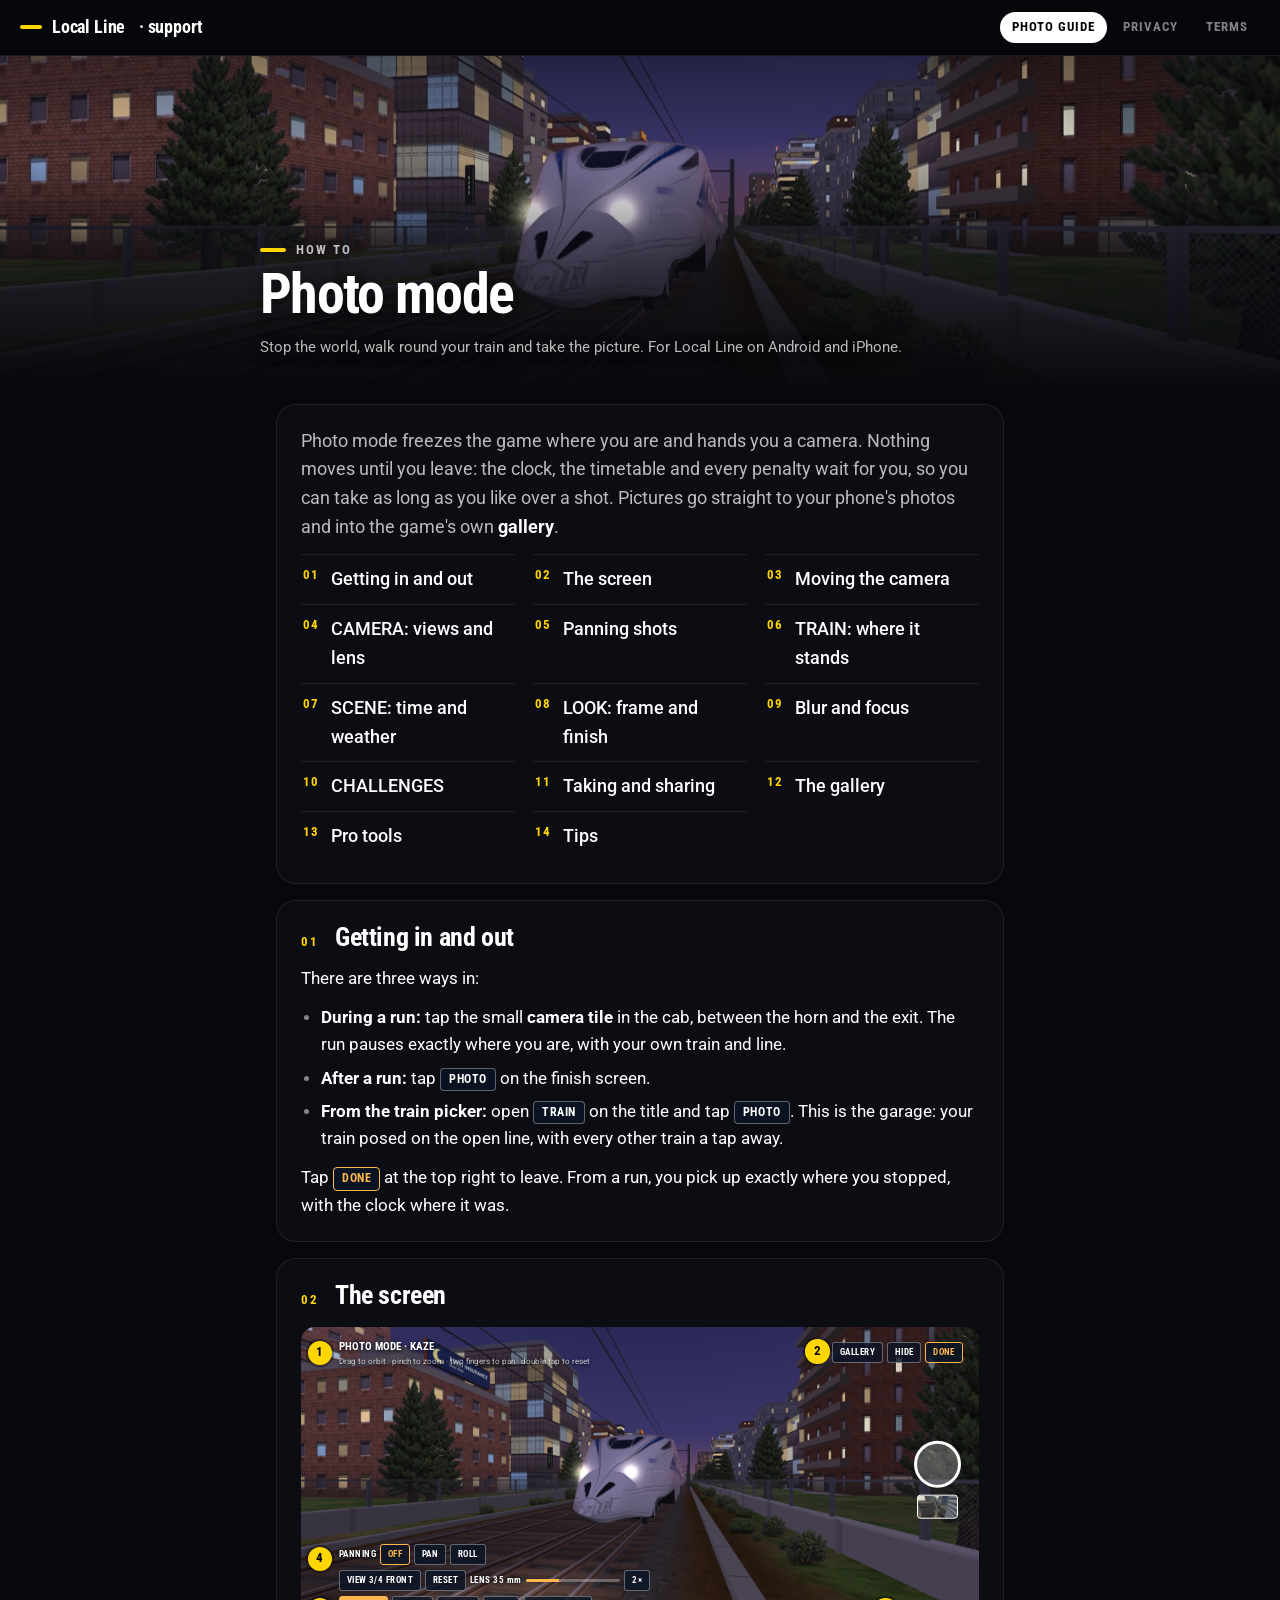
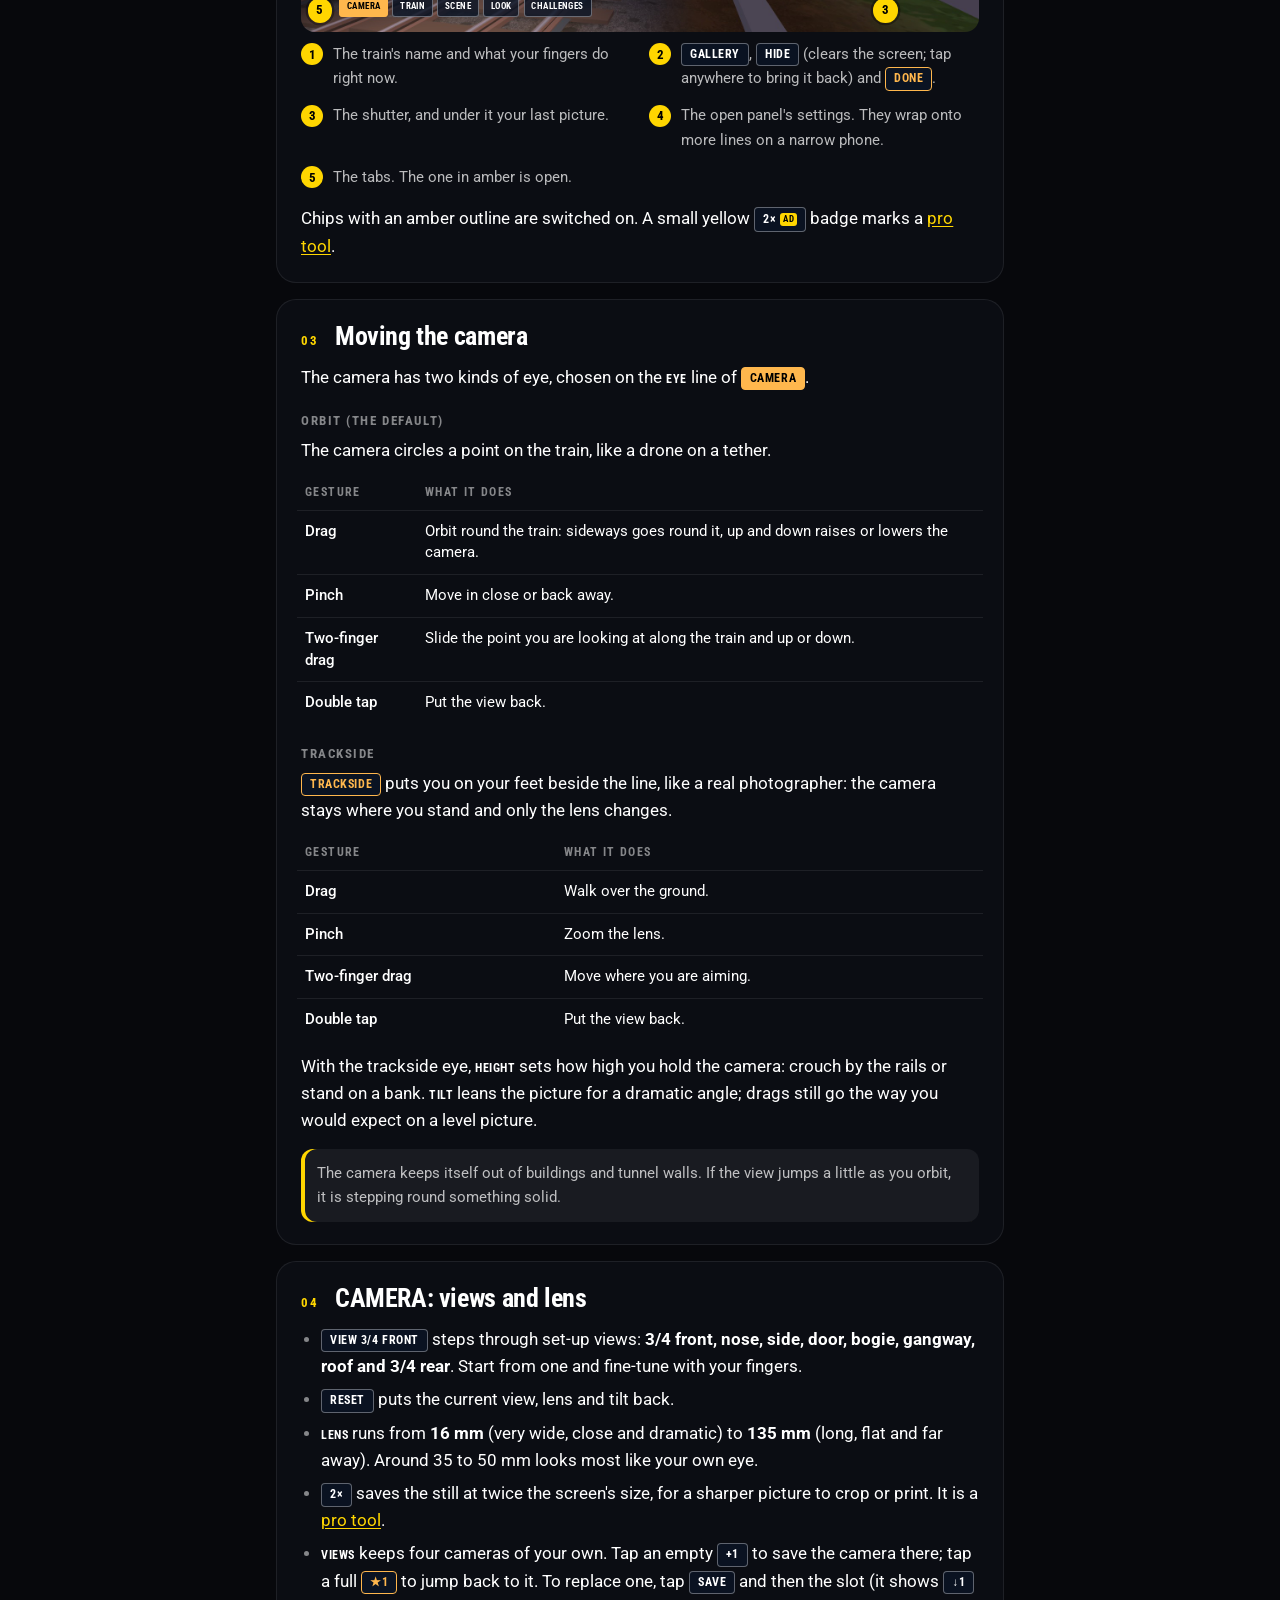
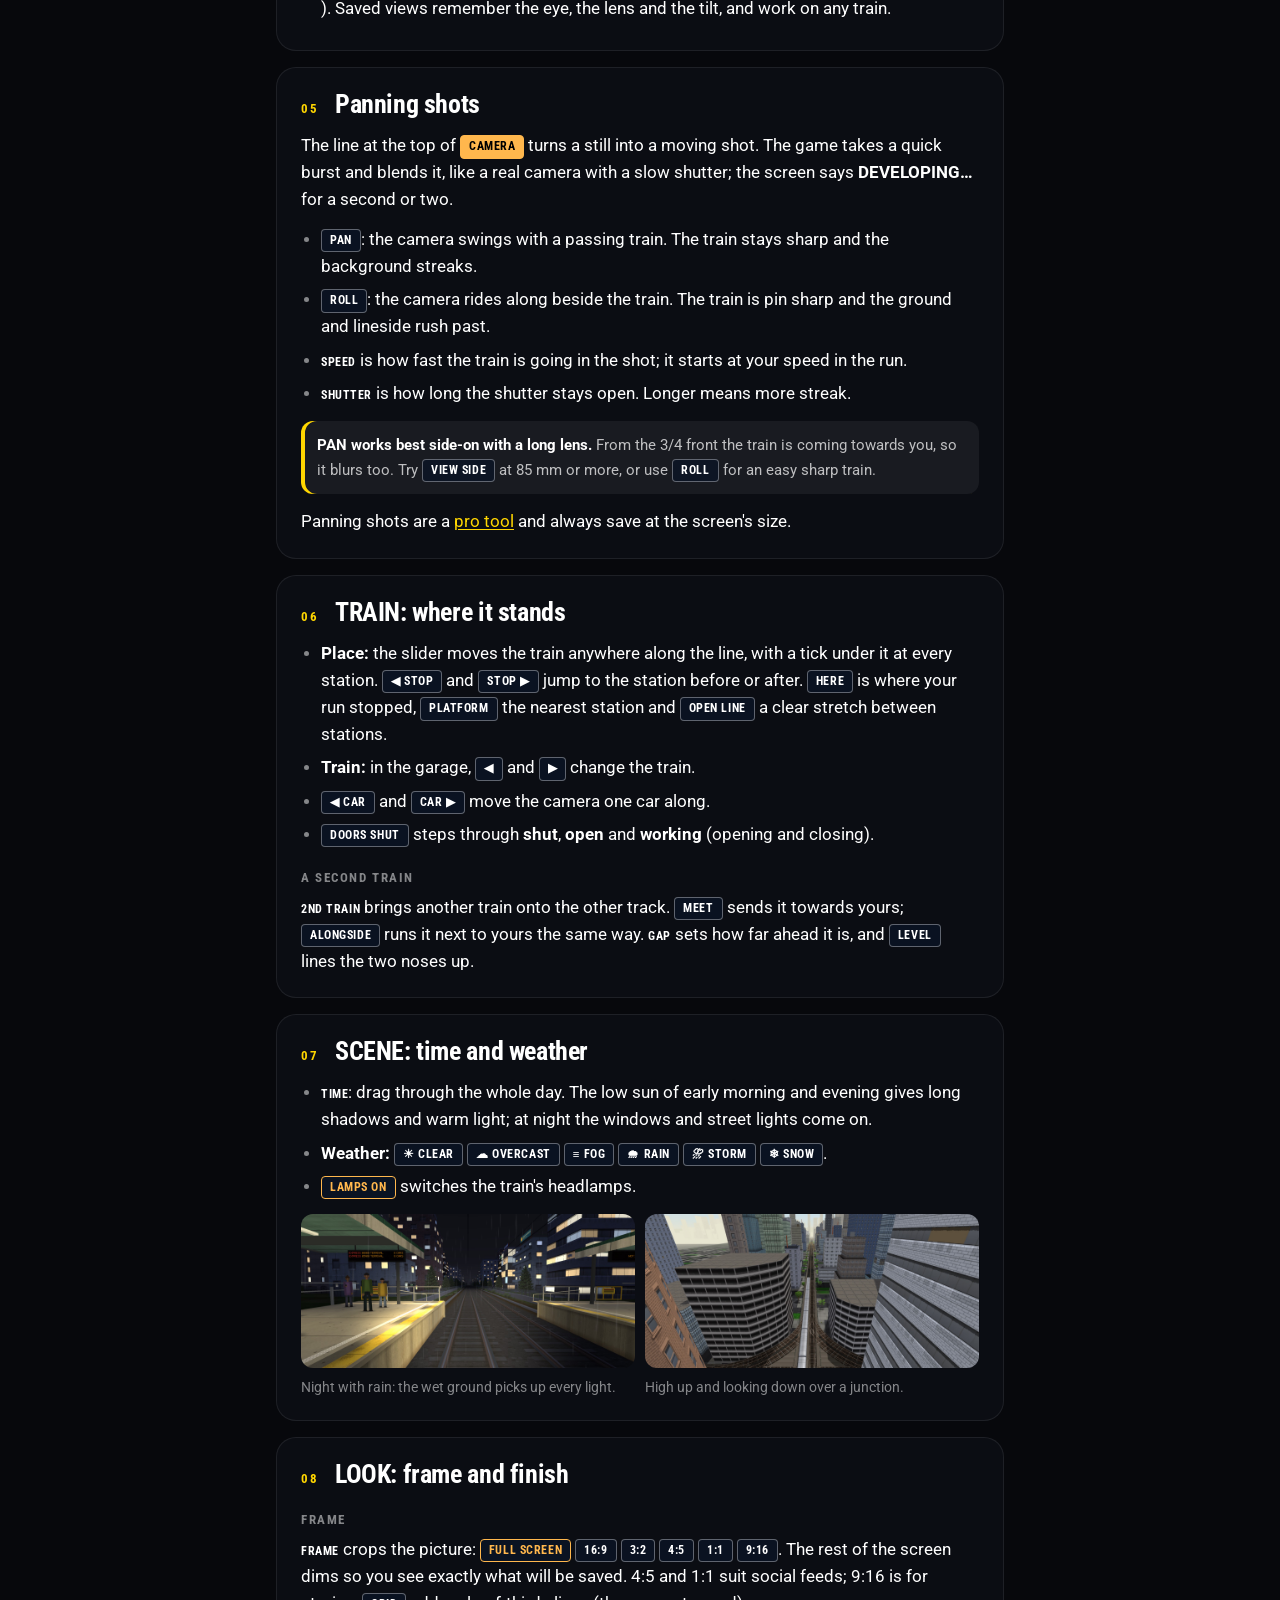
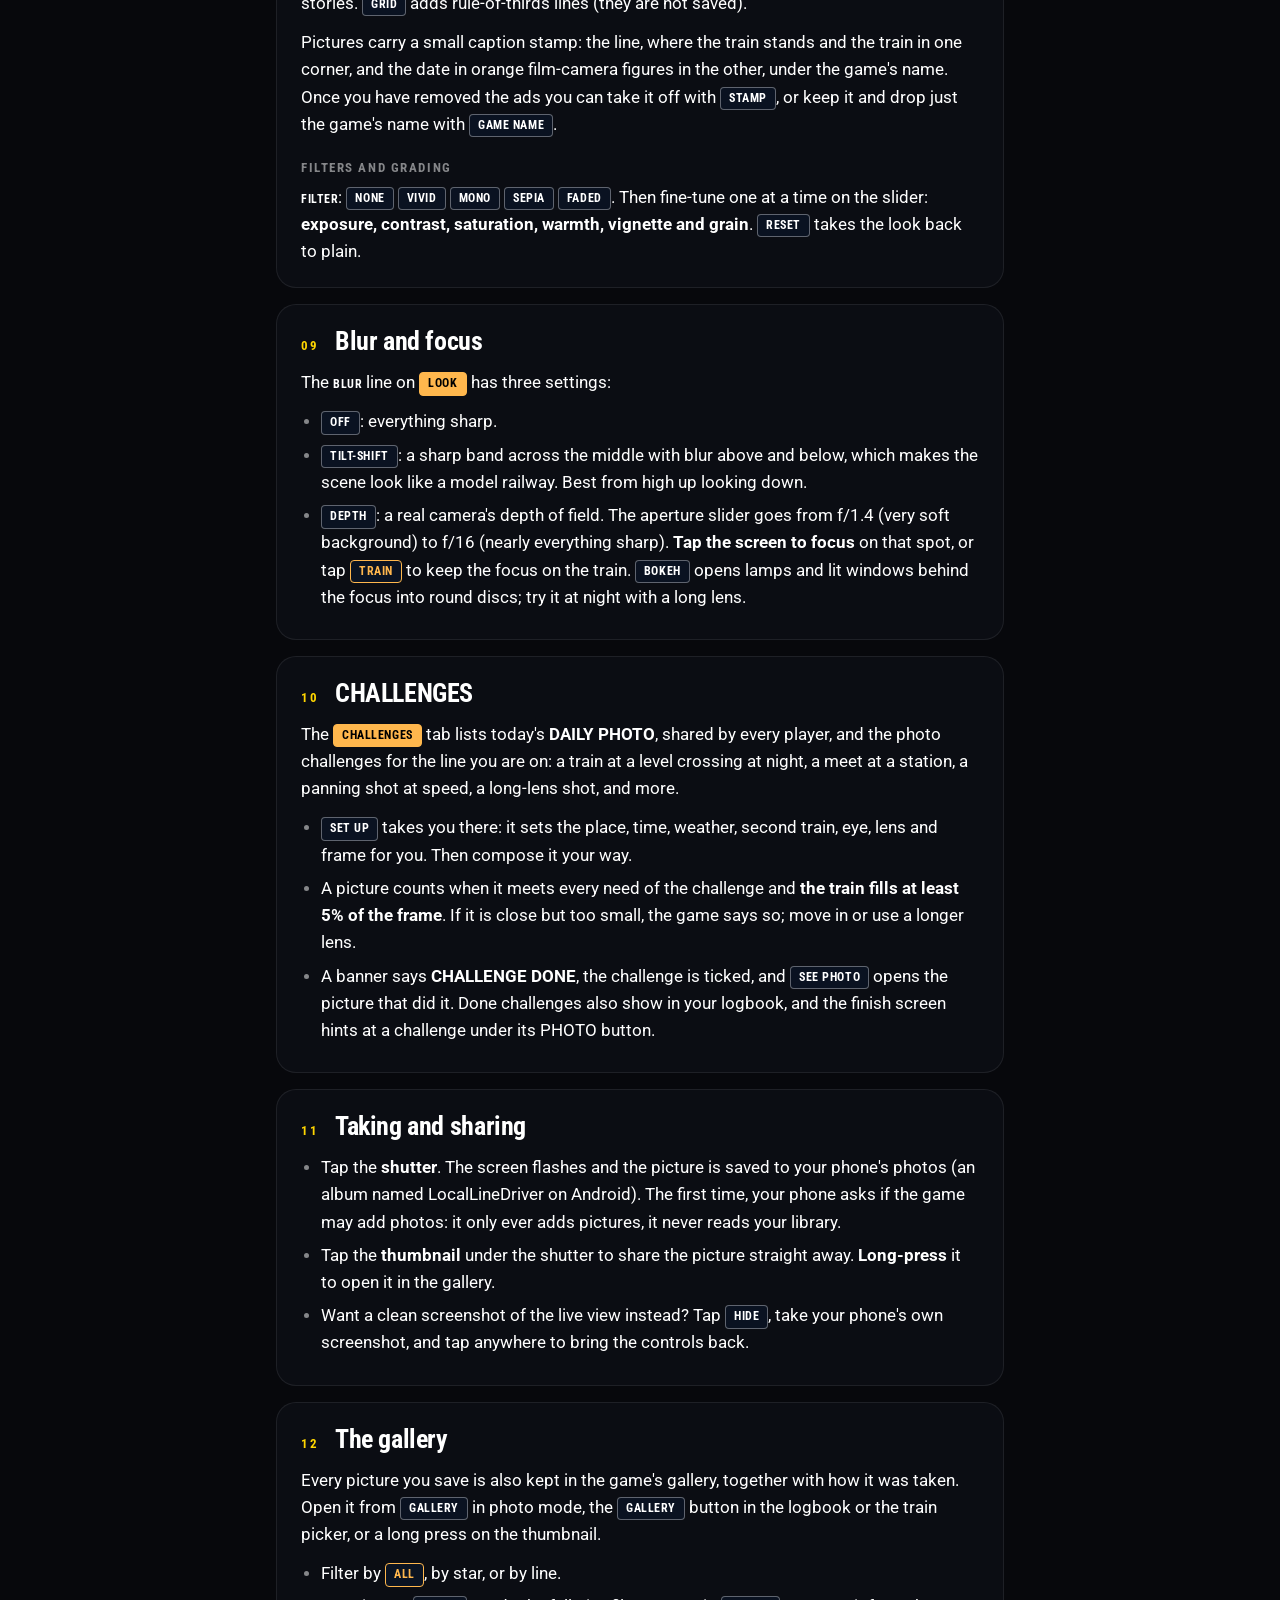
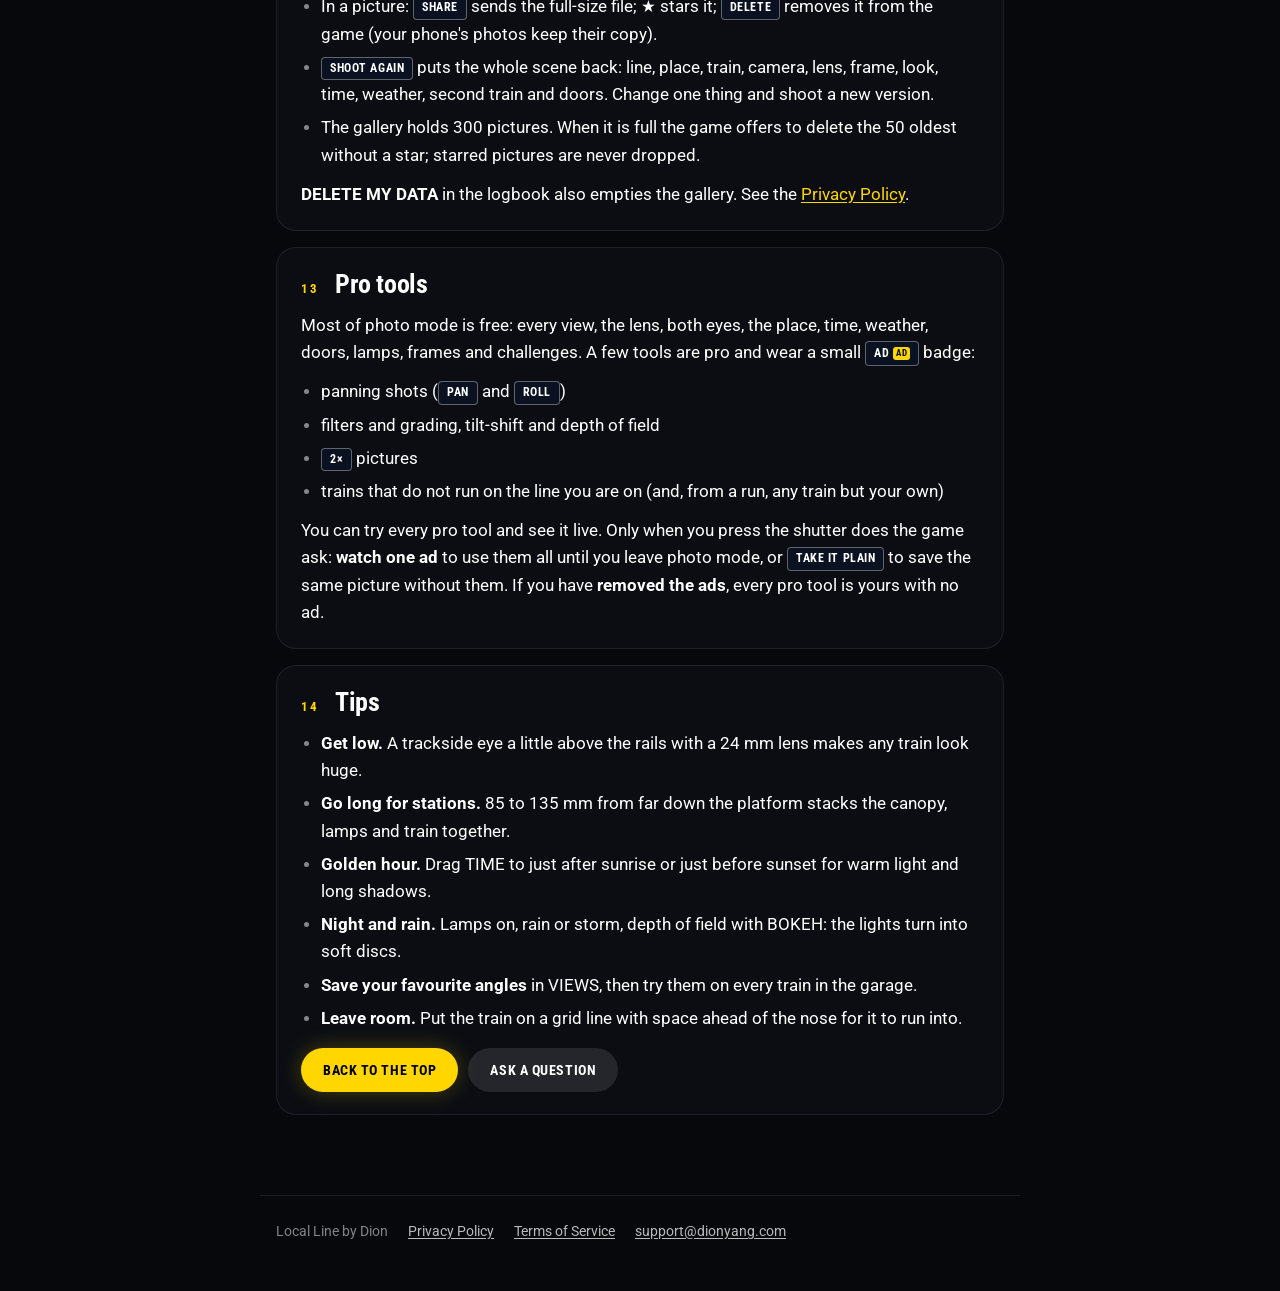
==== photo-mode.html @ e7556f59 "support pages in the game's style (shared site.css, top bar, scene heroes); privacy and terms wordin" ====
<!DOCTYPE html>
<html lang="en">
<head>
<meta charset="utf-8">
<meta name="viewport" content="width=device-width, initial-scale=1">
<title>Photo Mode Guide – Local Line</title>
<meta name="description" content="How to use photo mode in Local Line: getting in, moving the camera, the CAMERA, TRAIN, SCENE, LOOK and CHALLENGES panels, saving, sharing and the gallery.">
<link rel="preconnect" href="https://fonts.googleapis.com">
<link rel="preconnect" href="https://fonts.gstatic.com" crossorigin>
<link href="https://fonts.googleapis.com/css2?family=Roboto+Condensed:wght@700&family=Roboto+Mono:wght@500&family=Roboto:wght@400;500;700&display=swap" rel="stylesheet">
<link rel="stylesheet" href="site.css">
<style>
  /* The photo mode screen, drawn over a picture from the game: where everything sits. */
  .screen { position: relative; aspect-ratio: 2712 / 1220; border-radius: 14px; overflow: hidden; background: #111 url(img/kaze.jpg) center / cover; container-type: inline-size; margin: 16px 0 6px; }
  .screen .z { position: absolute; display: flex; gap: .6cqw; align-items: center; flex-wrap: wrap; }
  .screen .chip { font-size: 1.35cqw; padding: .7cqw 1cqw; border-radius: .45cqw; }
  .screen .tl { top: 2.2cqw; left: 5.6cqw; flex-direction: column; align-items: flex-start; gap: .4cqw; }
  .screen .tl b { font: 700 1.6cqw/1 "Roboto Condensed", sans-serif; text-shadow: 0 1px 4px #000; }
  .screen .tl span { font-size: 1.2cqw; color: rgba(255,255,255,.75); text-shadow: 0 1px 4px #000; }
  .screen .tr { top: 2.2cqw; right: 2.4cqw; }
  .screen .cr { right: 2.6cqw; top: 50%; transform: translateY(-50%); flex-direction: column; gap: 1cqw; }
  .screen .shutter { width: 7cqw; height: 7cqw; border-radius: 50%; border: .5cqw solid #fff; background: rgba(255,255,255,.25); }
  .screen .thumb { width: 6cqw; height: 3.6cqw; border-radius: .5cqw; border: .2cqw solid #fff; background: url(img/tower18.jpg) center / cover; }
  .screen .bl { left: 5.6cqw; bottom: 2.2cqw; right: 14cqw; flex-direction: column; align-items: flex-start; gap: .8cqw; }
  .screen .bl .row { display: flex; gap: .6cqw; align-items: center; flex-wrap: wrap; }
  .screen .slider { width: 14cqw; height: .4cqw; border-radius: 1cqw; background: linear-gradient(90deg, var(--amber) 35%, rgba(255,255,255,.3) 35%); }
  .screen .label { font-size: 1.35cqw; text-shadow: 0 1px 4px #000; }
  .tag { position: absolute; display: grid; place-items: center; width: 3.6cqw; height: 3.6cqw; border-radius: 50%; background: var(--go); color: #000; font: 700 1.9cqw/1 "Roboto Condensed", sans-serif; box-shadow: 0 0 0 .35cqw rgba(0,0,0,.35); }
  .key { list-style: none; padding: 0; display: grid; grid-template-columns: repeat(auto-fill, minmax(220px, 1fr)); gap: 4px 18px; }
  .key li { display: flex; gap: 10px; align-items: baseline; margin: 4px 0; font-size: 15px; color: var(--ink-soft); }
  .key li b { flex: none; display: grid; place-items: center; width: 22px; height: 22px; border-radius: 50%; background: var(--go); color: #000; font: 700 13px/1 "Roboto Condensed", sans-serif; }
  .shots { display: grid; grid-template-columns: 1fr 1fr; gap: 10px; margin: 14px 0; }
  .shots figure { margin: 0; }
  @media (max-width: 560px) { .shots { grid-template-columns: 1fr; } }
</style>
</head>
<body>
<header class="bar"><a class="mark" href="photo-mode.html"><i></i>Local Line<span>&nbsp;· support</span></a><nav><a href="photo-mode.html" aria-current="page">Photo guide</a><a href="privacy-policy.html">Privacy</a><a href="terms-of-service.html">Terms</a></nav></header>

<div class="hero" style="background-image:url(img/kaze.jpg)"><div>
  <div class="kick"><i></i>How to</div>
  <h1>Photo mode</h1>
  <p class="meta">Stop the world, walk round your train and take the picture. For Local Line on Android and iPhone.</p>
</div></div>

<main>
<section class="sheet lead">
  <p>Photo mode freezes the game where you are and hands you a camera. Nothing moves until you leave: the clock, the timetable and every penalty wait for you, so you can take as long as you like over a shot. Pictures go straight to your phone's photos and into the game's own <strong>gallery</strong>.</p>
  <ol class="toc">
    <li><a href="#in">Getting in and out</a></li>
    <li><a href="#screen">The screen</a></li>
    <li><a href="#move">Moving the camera</a></li>
    <li><a href="#camera">CAMERA: views and lens</a></li>
    <li><a href="#pan">Panning shots</a></li>
    <li><a href="#train">TRAIN: where it stands</a></li>
    <li><a href="#scene">SCENE: time and weather</a></li>
    <li><a href="#look">LOOK: frame and finish</a></li>
    <li><a href="#blur">Blur and focus</a></li>
    <li><a href="#challenges">CHALLENGES</a></li>
    <li><a href="#save">Taking and sharing</a></li>
    <li><a href="#gallery">The gallery</a></li>
    <li><a href="#pro">Pro tools</a></li>
    <li><a href="#tips">Tips</a></li>
  </ol>
</section>

<section class="sheet" id="in">
  <h2><span class="n">01</span>Getting in and out</h2>
  <p>There are three ways in:</p>
  <ul>
    <li><strong>During a run:</strong> tap the small <strong>camera tile</strong> in the cab, between the horn and the exit. The run pauses exactly where you are, with your own train and line.</li>
    <li><strong>After a run:</strong> tap <span class="chip">PHOTO</span> on the finish screen.</li>
    <li><strong>From the train picker:</strong> open <span class="chip">TRAIN</span> on the title and tap <span class="chip">PHOTO</span>. This is the garage: your train posed on the open line, with every other train a tap away.</li>
  </ul>
  <p>Tap <span class="chip on">DONE</span> at the top right to leave. From a run, you pick up exactly where you stopped, with the clock where it was.</p>
</section>

<section class="sheet" id="screen">
  <h2><span class="n">02</span>The screen</h2>
  <div class="screen" role="img" aria-label="The photo mode screen: title and hint top left, GALLERY, HIDE and DONE top right, the shutter on the right, the panels and tabs along the bottom.">
    <div class="z tl"><b>PHOTO MODE · KAZE</b><span>Drag to orbit · pinch to zoom · two fingers to pan · double tap to reset</span></div>
    <div class="z tr"><span class="chip">GALLERY</span><span class="chip">HIDE</span><span class="chip on">DONE</span></div>
    <div class="z cr"><div class="shutter"></div><div class="thumb"></div></div>
    <div class="z bl">
      <div class="row"><span class="label">PANNING</span><span class="chip on">OFF</span><span class="chip">PAN</span><span class="chip">ROLL</span></div>
      <div class="row"><span class="chip">VIEW 3/4 FRONT</span><span class="chip">RESET</span><span class="label">LENS 35 mm</span><span class="slider"></span><span class="chip">2×</span></div>
      <div class="row"><span class="chip tab">CAMERA</span><span class="chip">TRAIN</span><span class="chip">SCENE</span><span class="chip">LOOK</span><span class="chip">CHALLENGES</span></div>
    </div>
    <span class="tag" style="left:1cqw;top:2cqw">1</span>
    <span class="tag" style="right:22cqw;top:1.8cqw">2</span>
    <span class="tag" style="right:12cqw;top:40cqw">3</span>
    <span class="tag" style="left:1cqw;bottom:9cqw">4</span>
    <span class="tag" style="left:1cqw;bottom:1.4cqw">5</span>
  </div>
  <ul class="key">
    <li><b>1</b>The train's name and what your fingers do right now.</li>
    <li><b>2</b><span><span class="chip">GALLERY</span>, <span class="chip">HIDE</span> (clears the screen; tap anywhere to bring it back) and <span class="chip on">DONE</span>.</span></li>
    <li><b>3</b>The shutter, and under it your last picture.</li>
    <li><b>4</b>The open panel's settings. They wrap onto more lines on a narrow phone.</li>
    <li><b>5</b>The tabs. The one in amber is open.</li>
  </ul>
  <p>Chips with an amber outline are switched on. A small yellow <span class="chip">2×<span class="ad">AD</span></span> badge marks a <a href="#pro">pro tool</a>.</p>
</section>

<section class="sheet" id="move">
  <h2><span class="n">03</span>Moving the camera</h2>
  <p>The camera has two kinds of eye, chosen on the <span class="label">EYE</span> line of <span class="chip tab">CAMERA</span>.</p>
  <h3>Orbit (the default)</h3>
  <p>The camera circles a point on the train, like a drone on a tether.</p>
  <div class="scroll"><table>
    <tr><th>Gesture</th><th>What it does</th></tr>
    <tr><td>Drag</td><td>Orbit round the train: sideways goes round it, up and down raises or lowers the camera.</td></tr>
    <tr><td>Pinch</td><td>Move in close or back away.</td></tr>
    <tr><td>Two-finger drag</td><td>Slide the point you are looking at along the train and up or down.</td></tr>
    <tr><td>Double tap</td><td>Put the view back.</td></tr>
  </table></div>
  <h3>Trackside</h3>
  <p><span class="chip on">TRACKSIDE</span> puts you on your feet beside the line, like a real photographer: the camera stays where you stand and only the lens changes.</p>
  <div class="scroll"><table>
    <tr><th>Gesture</th><th>What it does</th></tr>
    <tr><td>Drag</td><td>Walk over the ground.</td></tr>
    <tr><td>Pinch</td><td>Zoom the lens.</td></tr>
    <tr><td>Two-finger drag</td><td>Move where you are aiming.</td></tr>
    <tr><td>Double tap</td><td>Put the view back.</td></tr>
  </table></div>
  <p>With the trackside eye, <span class="label">HEIGHT</span> sets how high you hold the camera: crouch by the rails or stand on a bank. <span class="label">TILT</span> leans the picture for a dramatic angle; drags still go the way you would expect on a level picture.</p>
  <div class="tip">The camera keeps itself out of buildings and tunnel walls. If the view jumps a little as you orbit, it is stepping round something solid.</div>
</section>

<section class="sheet" id="camera">
  <h2><span class="n">04</span>CAMERA: views and lens</h2>
  <ul>
    <li><span class="chip">VIEW 3/4 FRONT</span> steps through set-up views: <strong>3/4 front, nose, side, door, bogie, gangway, roof and 3/4 rear</strong>. Start from one and fine-tune with your fingers.</li>
    <li><span class="chip">RESET</span> puts the current view, lens and tilt back.</li>
    <li><span class="label">LENS</span> runs from <strong>16 mm</strong> (very wide, close and dramatic) to <strong>135 mm</strong> (long, flat and far away). Around 35 to 50 mm looks most like your own eye.</li>
    <li><span class="chip">2×</span> saves the still at twice the screen's size, for a sharper picture to crop or print. It is a <a href="#pro">pro tool</a>.</li>
    <li><span class="label">VIEWS</span> keeps four cameras of your own. Tap an empty <span class="chip">+1</span> to save the camera there; tap a full <span class="chip on">★1</span> to jump back to it. To replace one, tap <span class="chip">SAVE</span> and then the slot (it shows <span class="chip">↓1</span>). Saved views remember the eye, the lens and the tilt, and work on any train.</li>
  </ul>
</section>

<section class="sheet" id="pan">
  <h2><span class="n">05</span>Panning shots</h2>
  <p>The line at the top of <span class="chip tab">CAMERA</span> turns a still into a moving shot. The game takes a quick burst and blends it, like a real camera with a slow shutter; the screen says <strong>DEVELOPING…</strong> for a second or two.</p>
  <ul>
    <li><span class="chip">PAN</span>: the camera swings with a passing train. The train stays sharp and the background streaks.</li>
    <li><span class="chip">ROLL</span>: the camera rides along beside the train. The train is pin sharp and the ground and lineside rush past.</li>
    <li><span class="label">SPEED</span> is how fast the train is going in the shot; it starts at your speed in the run.</li>
    <li><span class="label">SHUTTER</span> is how long the shutter stays open. Longer means more streak.</li>
  </ul>
  <div class="tip"><b>PAN works best side-on with a long lens.</b> From the 3/4 front the train is coming towards you, so it blurs too. Try <span class="chip">VIEW SIDE</span> at 85 mm or more, or use <span class="chip">ROLL</span> for an easy sharp train.</div>
  <p>Panning shots are a <a href="#pro">pro tool</a> and always save at the screen's size.</p>
</section>

<section class="sheet" id="train">
  <h2><span class="n">06</span>TRAIN: where it stands</h2>
  <ul>
    <li><strong>Place:</strong> the slider moves the train anywhere along the line, with a tick under it at every station. <span class="chip">◀ STOP</span> and <span class="chip">STOP ▶</span> jump to the station before or after. <span class="chip">HERE</span> is where your run stopped, <span class="chip">PLATFORM</span> the nearest station and <span class="chip">OPEN LINE</span> a clear stretch between stations.</li>
    <li><strong>Train:</strong> in the garage, <span class="chip">◀</span> and <span class="chip">▶</span> change the train.</li>
    <li><span class="chip">◀ CAR</span> and <span class="chip">CAR ▶</span> move the camera one car along.</li>
    <li><span class="chip">DOORS SHUT</span> steps through <strong>shut</strong>, <strong>open</strong> and <strong>working</strong> (opening and closing).</li>
  </ul>
  <h3>A second train</h3>
  <p><span class="label">2ND TRAIN</span> brings another train onto the other track. <span class="chip">MEET</span> sends it towards yours; <span class="chip">ALONGSIDE</span> runs it next to yours the same way. <span class="label">GAP</span> sets how far ahead it is, and <span class="chip">LEVEL</span> lines the two noses up.</p>
</section>

<section class="sheet" id="scene">
  <h2><span class="n">07</span>SCENE: time and weather</h2>
  <ul>
    <li><span class="label">TIME</span>: drag through the whole day. The low sun of early morning and evening gives long shadows and warm light; at night the windows and street lights come on.</li>
    <li><strong>Weather:</strong> <span class="chip">☀ CLEAR</span> <span class="chip">☁ OVERCAST</span> <span class="chip">≡ FOG</span> <span class="chip">🌧 RAIN</span> <span class="chip">⛈ STORM</span> <span class="chip">❄ SNOW</span>.</li>
    <li><span class="chip on">LAMPS ON</span> switches the train's headlamps.</li>
  </ul>
  <div class="shots">
    <figure><img src="img/night.jpg" alt="A city line at night in the rain, lit windows on both sides." loading="lazy"><figcaption>Night with rain: the wet ground picks up every light.</figcaption></figure>
    <figure><img src="img/tower18.jpg" alt="An elevated train crossing a junction between tall buildings, seen from high above." loading="lazy"><figcaption>High up and looking down over a junction.</figcaption></figure>
  </div>
</section>

<section class="sheet" id="look">
  <h2><span class="n">08</span>LOOK: frame and finish</h2>
  <h3>Frame</h3>
  <p><span class="label">FRAME</span> crops the picture: <span class="chip on">FULL SCREEN</span> <span class="chip">16:9</span> <span class="chip">3:2</span> <span class="chip">4:5</span> <span class="chip">1:1</span> <span class="chip">9:16</span>. The rest of the screen dims so you see exactly what will be saved. 4:5 and 1:1 suit social feeds; 9:16 is for stories. <span class="chip">GRID</span> adds rule-of-thirds lines (they are not saved).</p>
  <p>Pictures carry a small caption stamp: the line, where the train stands and the train in one corner, and the date in orange film-camera figures in the other, under the game's name. Once you have removed the ads you can take it off with <span class="chip">STAMP</span>, or keep it and drop just the game's name with <span class="chip">GAME NAME</span>.</p>
  <h3>Filters and grading</h3>
  <p><span class="label">FILTER</span>: <span class="chip">NONE</span> <span class="chip">VIVID</span> <span class="chip">MONO</span> <span class="chip">SEPIA</span> <span class="chip">FADED</span>. Then fine-tune one at a time on the slider: <strong>exposure, contrast, saturation, warmth, vignette and grain</strong>. <span class="chip">RESET</span> takes the look back to plain.</p>
</section>

<section class="sheet" id="blur">
  <h2><span class="n">09</span>Blur and focus</h2>
  <p>The <span class="label">BLUR</span> line on <span class="chip tab">LOOK</span> has three settings:</p>
  <ul>
    <li><span class="chip">OFF</span>: everything sharp.</li>
    <li><span class="chip">TILT-SHIFT</span>: a sharp band across the middle with blur above and below, which makes the scene look like a model railway. Best from high up looking down.</li>
    <li><span class="chip">DEPTH</span>: a real camera's depth of field. The aperture slider goes from f/1.4 (very soft background) to f/16 (nearly everything sharp). <strong>Tap the screen to focus</strong> on that spot, or tap <span class="chip on">TRAIN</span> to keep the focus on the train. <span class="chip">BOKEH</span> opens lamps and lit windows behind the focus into round discs; try it at night with a long lens.</li>
  </ul>
</section>

<section class="sheet" id="challenges">
  <h2><span class="n">10</span>CHALLENGES</h2>
  <p>The <span class="chip tab">CHALLENGES</span> tab lists today's <strong>DAILY PHOTO</strong>, shared by every player, and the photo challenges for the line you are on: a train at a level crossing at night, a meet at a station, a panning shot at speed, a long-lens shot, and more.</p>
  <ul>
    <li><span class="chip">SET UP</span> takes you there: it sets the place, time, weather, second train, eye, lens and frame for you. Then compose it your way.</li>
    <li>A picture counts when it meets every need of the challenge and <strong>the train fills at least 5% of the frame</strong>. If it is close but too small, the game says so; move in or use a longer lens.</li>
    <li>A banner says <strong>CHALLENGE DONE</strong>, the challenge is ticked, and <span class="chip">SEE PHOTO</span> opens the picture that did it. Done challenges also show in your logbook, and the finish screen hints at a challenge under its PHOTO button.</li>
  </ul>
</section>

<section class="sheet" id="save">
  <h2><span class="n">11</span>Taking and sharing</h2>
  <ul>
    <li>Tap the <strong>shutter</strong>. The screen flashes and the picture is saved to your phone's photos (an album named LocalLineDriver on Android). The first time, your phone asks if the game may add photos: it only ever adds pictures, it never reads your library.</li>
    <li>Tap the <strong>thumbnail</strong> under the shutter to share the picture straight away. <strong>Long-press</strong> it to open it in the gallery.</li>
    <li>Want a clean screenshot of the live view instead? Tap <span class="chip">HIDE</span>, take your phone's own screenshot, and tap anywhere to bring the controls back.</li>
  </ul>
</section>

<section class="sheet" id="gallery">
  <h2><span class="n">12</span>The gallery</h2>
  <p>Every picture you save is also kept in the game's gallery, together with how it was taken. Open it from <span class="chip">GALLERY</span> in photo mode, the <span class="chip">GALLERY</span> button in the logbook or the train picker, or a long press on the thumbnail.</p>
  <ul>
    <li>Filter by <span class="chip on">ALL</span>, by star, or by line.</li>
    <li>In a picture: <span class="chip">SHARE</span> sends the full-size file; <strong>★</strong> stars it; <span class="chip">DELETE</span> removes it from the game (your phone's photos keep their copy).</li>
    <li><span class="chip">SHOOT AGAIN</span> puts the whole scene back: line, place, train, camera, lens, frame, look, time, weather, second train and doors. Change one thing and shoot a new version.</li>
    <li>The gallery holds 300 pictures. When it is full the game offers to delete the 50 oldest without a star; starred pictures are never dropped.</li>
  </ul>
  <p><strong>DELETE MY DATA</strong> in the logbook also empties the gallery. See the <a href="privacy-policy.html">Privacy Policy</a>.</p>
</section>

<section class="sheet" id="pro">
  <h2><span class="n">13</span>Pro tools</h2>
  <p>Most of photo mode is free: every view, the lens, both eyes, the place, time, weather, doors, lamps, frames and challenges. A few tools are pro and wear a small <span class="chip">AD<span class="ad">AD</span></span> badge:</p>
  <ul>
    <li>panning shots (<span class="chip">PAN</span> and <span class="chip">ROLL</span>)</li>
    <li>filters and grading, tilt-shift and depth of field</li>
    <li><span class="chip">2×</span> pictures</li>
    <li>trains that do not run on the line you are on (and, from a run, any train but your own)</li>
  </ul>
  <p>You can try every pro tool and see it live. Only when you press the shutter does the game ask: <strong>watch one ad</strong> to use them all until you leave photo mode, or <span class="chip">TAKE IT PLAIN</span> to save the same picture without them. If you have <strong>removed the ads</strong>, every pro tool is yours with no ad.</p>
</section>

<section class="sheet" id="tips">
  <h2><span class="n">14</span>Tips</h2>
  <ul>
    <li><strong>Get low.</strong> A trackside eye a little above the rails with a 24 mm lens makes any train look huge.</li>
    <li><strong>Go long for stations.</strong> 85 to 135 mm from far down the platform stacks the canopy, lamps and train together.</li>
    <li><strong>Golden hour.</strong> Drag TIME to just after sunrise or just before sunset for warm light and long shadows.</li>
    <li><strong>Night and rain.</strong> Lamps on, rain or storm, depth of field with BOKEH: the lights turn into soft discs.</li>
    <li><strong>Save your favourite angles</strong> in VIEWS, then try them on every train in the garage.</li>
    <li><strong>Leave room.</strong> Put the train on a grid line with space ahead of the nose for it to run into.</li>
  </ul>
  <div class="pills"><a class="pill go" href="#in">Back to the top</a><a class="pill ghost" href="mailto:support@dionyang.com?subject=Photo%20mode">Ask a question</a></div>
</section>
</main>
<footer><span>Local Line by Dion</span><a href="privacy-policy.html">Privacy Policy</a><a href="terms-of-service.html">Terms of Service</a><a href="mailto:support@dionyang.com">support@dionyang.com</a></footer>
</body>
</html>
---- site.css ----
/* Local Line support pages, in the game's own kit (shared-ui ui/Kit.kt):
   a near-black sheet, white ink, one yellow for the thing to press,
   Roboto Condensed Bold for every label, mixed-case titles, caps for status words. */

:root {
  --page: #07080c;
  --sheet: rgba(12, 14, 20, .96);
  --ink: #ffffff;
  --ink-soft: rgba(255, 255, 255, .72);
  --ink-dim: rgba(255, 255, 255, .5);
  --hairline: rgba(255, 255, 255, .08);
  --fill: rgba(255, 255, 255, .06);
  --go: #FFD600;
  --amber: #FFB74D;
  --red: #EF5350;
  --panel: rgba(11, 20, 38, .8);
  --line: #FFD600;
  color-scheme: dark;
}

* { box-sizing: border-box; }
html { -webkit-text-size-adjust: 100%; }
body {
  margin: 0;
  background: var(--page);
  color: var(--ink);
  font: 400 16.5px/1.65 Roboto, system-ui, -apple-system, "Segoe UI", sans-serif;
  -webkit-font-smoothing: antialiased;
}
a { color: var(--go); text-underline-offset: 2px; }
a:hover { color: #fff; }
code { font: 500 .88em/1 "Roboto Mono", ui-monospace, monospace; background: var(--fill); padding: 2px 6px; border-radius: 4px; }
strong { font-weight: 700; color: #fff; }

/* ---------- the top bar ---------- */
.bar {
  position: sticky; top: 0; z-index: 10;
  display: flex; align-items: center; gap: 16px;
  padding: 12px 20px;
  background: rgba(7, 8, 12, .85);
  backdrop-filter: blur(12px); -webkit-backdrop-filter: blur(12px);
  border-bottom: 1px solid var(--hairline);
}
.bar .mark { font: 700 18px/1 "Roboto Condensed", sans-serif; letter-spacing: -.01em; color: #fff; text-decoration: none; display: flex; align-items: center; gap: 10px; white-space: nowrap; }
.bar .mark i { width: 22px; height: 4px; border-radius: 2px; background: var(--go); }
.bar nav { margin-left: auto; display: flex; gap: 4px; overflow-x: auto; scrollbar-width: none; }
.bar nav::-webkit-scrollbar { display: none; }
.bar nav a {
  font: 700 12.5px/1 "Roboto Condensed", sans-serif; letter-spacing: .08em; text-transform: uppercase;
  color: var(--ink-dim); text-decoration: none; padding: 9px 12px; border-radius: 999px; white-space: nowrap;
}
.bar nav a:hover { color: #fff; background: var(--fill); }
.bar nav a[aria-current] { color: #000; background: #fff; }

/* ---------- the hero: a scene from the game, the wordmark bottom-left ---------- */
.hero {
  position: relative; min-height: 340px; display: flex; align-items: flex-end;
  background: #111 center / cover no-repeat;
  padding: 0 20px 36px;
}
.hero:before { content: ""; position: absolute; inset: 0; background: linear-gradient(180deg, rgba(7,8,12,.35), rgba(7,8,12,0) 30%, rgba(7,8,12,.55) 62%, var(--page)); }
.hero.short { min-height: 230px; }
.hero > div { position: relative; width: 100%; max-width: 760px; margin: 0 auto; text-shadow: 0 2px 14px rgba(0,0,0,.55); }
.kick { display: flex; align-items: center; gap: 10px; font: 700 13px/1 "Roboto Condensed", sans-serif; letter-spacing: .16em; text-transform: uppercase; color: var(--ink-soft); }
.kick i { width: 26px; height: 4px; border-radius: 2px; background: var(--line); }
h1 { font: 700 clamp(36px, 7vw, 56px)/1.02 "Roboto Condensed", sans-serif; letter-spacing: -.03em; margin: 10px 0 0; }
.hero p.meta { margin: 12px 0 0; color: var(--ink-soft); font-size: 14.5px; }

/* ---------- the body: sheets down the page ---------- */
main { max-width: 760px; margin: 0 auto; padding: 8px 16px 64px; }
.sheet { background: var(--sheet); border-radius: 20px; padding: 22px 24px; margin: 0 0 16px; border: 1px solid var(--hairline); }
.lead { font-size: 17.5px; color: var(--ink-soft); }
.lead strong { color: #fff; }

h2 {
  font: 700 26px/1.15 "Roboto Condensed", sans-serif; letter-spacing: -.015em;
  margin: 0 0 12px; display: flex; align-items: baseline; gap: 12px;
}
h2 .n { font: 700 13px/1 "Roboto Condensed", sans-serif; letter-spacing: .12em; color: var(--go); min-width: 22px; }
h3 { font: 700 13px/1.2 "Roboto Condensed", sans-serif; letter-spacing: .12em; text-transform: uppercase; color: var(--ink-dim); margin: 22px 0 8px; }
p { margin: 0 0 12px; }
.sheet > :last-child { margin-bottom: 0; }
ul, ol { padding-left: 20px; margin: 0 0 12px; }
li { margin: 6px 0; }
li::marker { color: var(--ink-dim); }

/* tables as the game's TableRow: caps heads, hairlines */
.scroll { overflow-x: auto; margin: 12px -4px; }
table { border-collapse: collapse; width: 100%; font-size: 14.5px; }
th, td { text-align: left; vertical-align: top; padding: 10px 8px; border-top: 1px solid var(--hairline); line-height: 1.5; }
th { border-top: 0; font: 700 11.5px/1.2 "Roboto Condensed", sans-serif; letter-spacing: .12em; text-transform: uppercase; color: var(--ink-dim); }
td:first-child { color: #fff; font-weight: 500; }

/* the game's buttons */
.pill { display: inline-flex; align-items: center; justify-content: center; height: 44px; padding: 0 22px; border-radius: 999px; font: 700 14px/1 "Roboto Condensed", sans-serif; letter-spacing: .04em; text-decoration: none; text-transform: uppercase; }
.pill.go { background: var(--go); color: #000; box-shadow: 0 0 22px rgba(255, 214, 0, .25); }
.pill.ghost { background: rgba(255,255,255,.1); color: #fff; }
.pill:hover { filter: brightness(1.08); color: inherit; }
.pills { display: flex; gap: 10px; flex-wrap: wrap; margin-top: 16px; }

/* photo mode's own chips, as on screen (PhotoModeOverlay Chip) */
.chip {
  display: inline-block; white-space: nowrap; vertical-align: 1px;
  font: 700 11.5px/1 "Roboto Condensed", sans-serif; letter-spacing: .05em;
  padding: 5px 8px; border-radius: 4px; color: #fff;
  background: var(--panel); border: 1px solid rgba(255,255,255,.35);
}
.chip.on { color: var(--amber); border-color: var(--amber); }
.chip.tab { color: #000; background: var(--amber); border-color: var(--amber); }
.chip .ad { display: inline-block; margin-left: 4px; font-size: 9px; padding: 2px 3px; border-radius: 3px; background: var(--go); color: #000; vertical-align: 1px; }
.label { font: 700 11.5px/1 "Roboto Condensed", sans-serif; letter-spacing: .05em; color: #fff; }

/* a tip: a yellow edge, as the selected row */
.tip { background: var(--fill); border-radius: 12px; padding: 12px 16px; margin: 14px 0; box-shadow: inset 4px 0 0 var(--go); color: var(--ink-soft); font-size: 15px; }
.tip b { color: #fff; font-weight: 700; }

/* table of contents */
.toc { display: grid; grid-template-columns: repeat(auto-fill, minmax(200px, 1fr)); gap: 0 18px; padding: 0; margin: 4px 0 0; list-style: none; counter-reset: toc; }
.toc li { margin: 0; border-top: 1px solid var(--hairline); }
.toc a { display: flex; gap: 12px; padding: 10px 2px; color: #fff; text-decoration: none; font-weight: 500; }
.toc a:before { counter-increment: toc; content: counter(toc, decimal-leading-zero); font: 700 13px/1.6 "Roboto Condensed", sans-serif; color: var(--go); letter-spacing: .08em; }
.toc a:hover { color: var(--go); }

/* a picture with its caption */
figure { margin: 14px 0; }
figure img { display: block; width: 100%; height: auto; border-radius: 12px; }
figcaption { font-size: 13.5px; color: var(--ink-dim); margin-top: 8px; }

/* footer */
footer { max-width: 760px; margin: 0 auto; padding: 24px 16px 48px; color: var(--ink-dim); font-size: 14px; border-top: 1px solid var(--hairline); display: flex; flex-wrap: wrap; gap: 8px 20px; }
footer a { color: var(--ink-soft); }

@media (max-width: 560px) {
  body { font-size: 16px; }
  .sheet { padding: 18px 16px; border-radius: 16px; }
  .bar { padding: 10px 12px; gap: 8px; }
  .bar .mark span { display: none; }
  .bar nav a { padding: 8px 9px; font-size: 12px; }
  .hero { min-height: 260px; padding-bottom: 28px; }
  .hero.short { min-height: 190px; }
  h2 { font-size: 23px; }
}
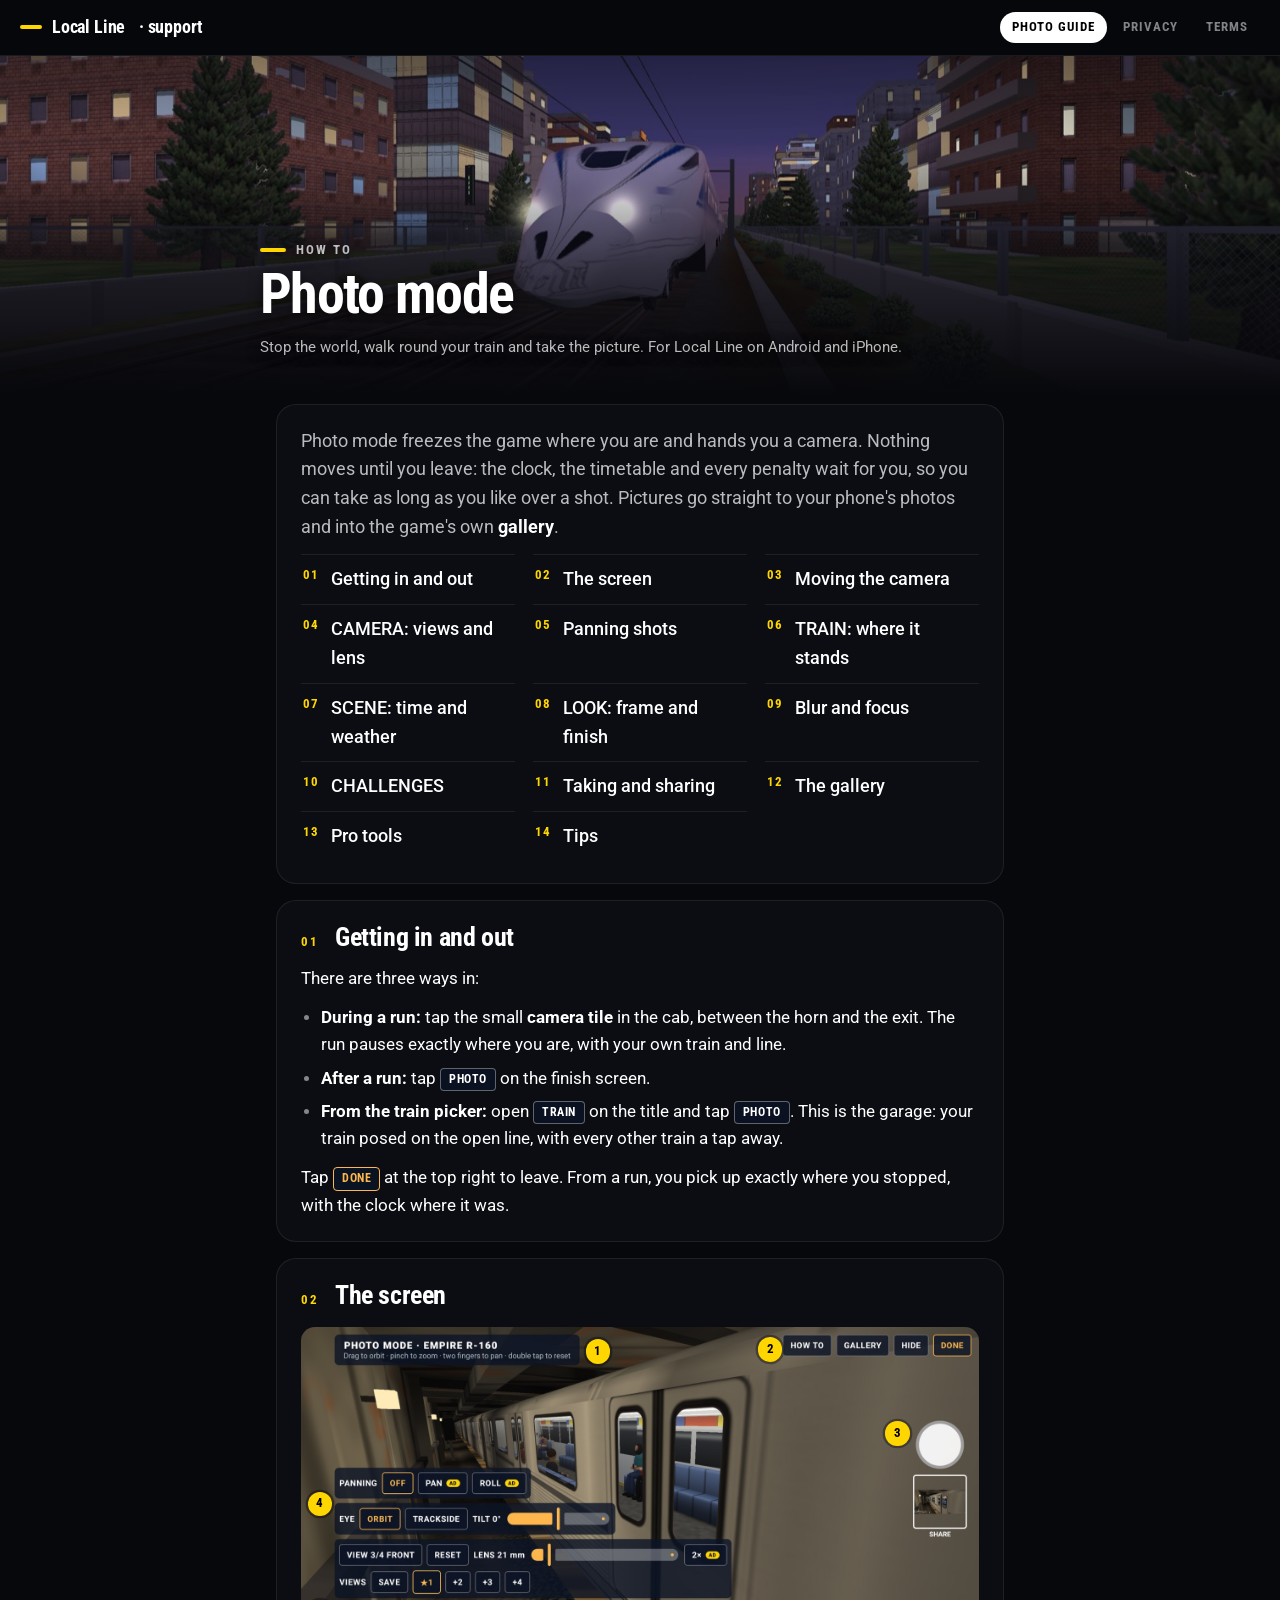
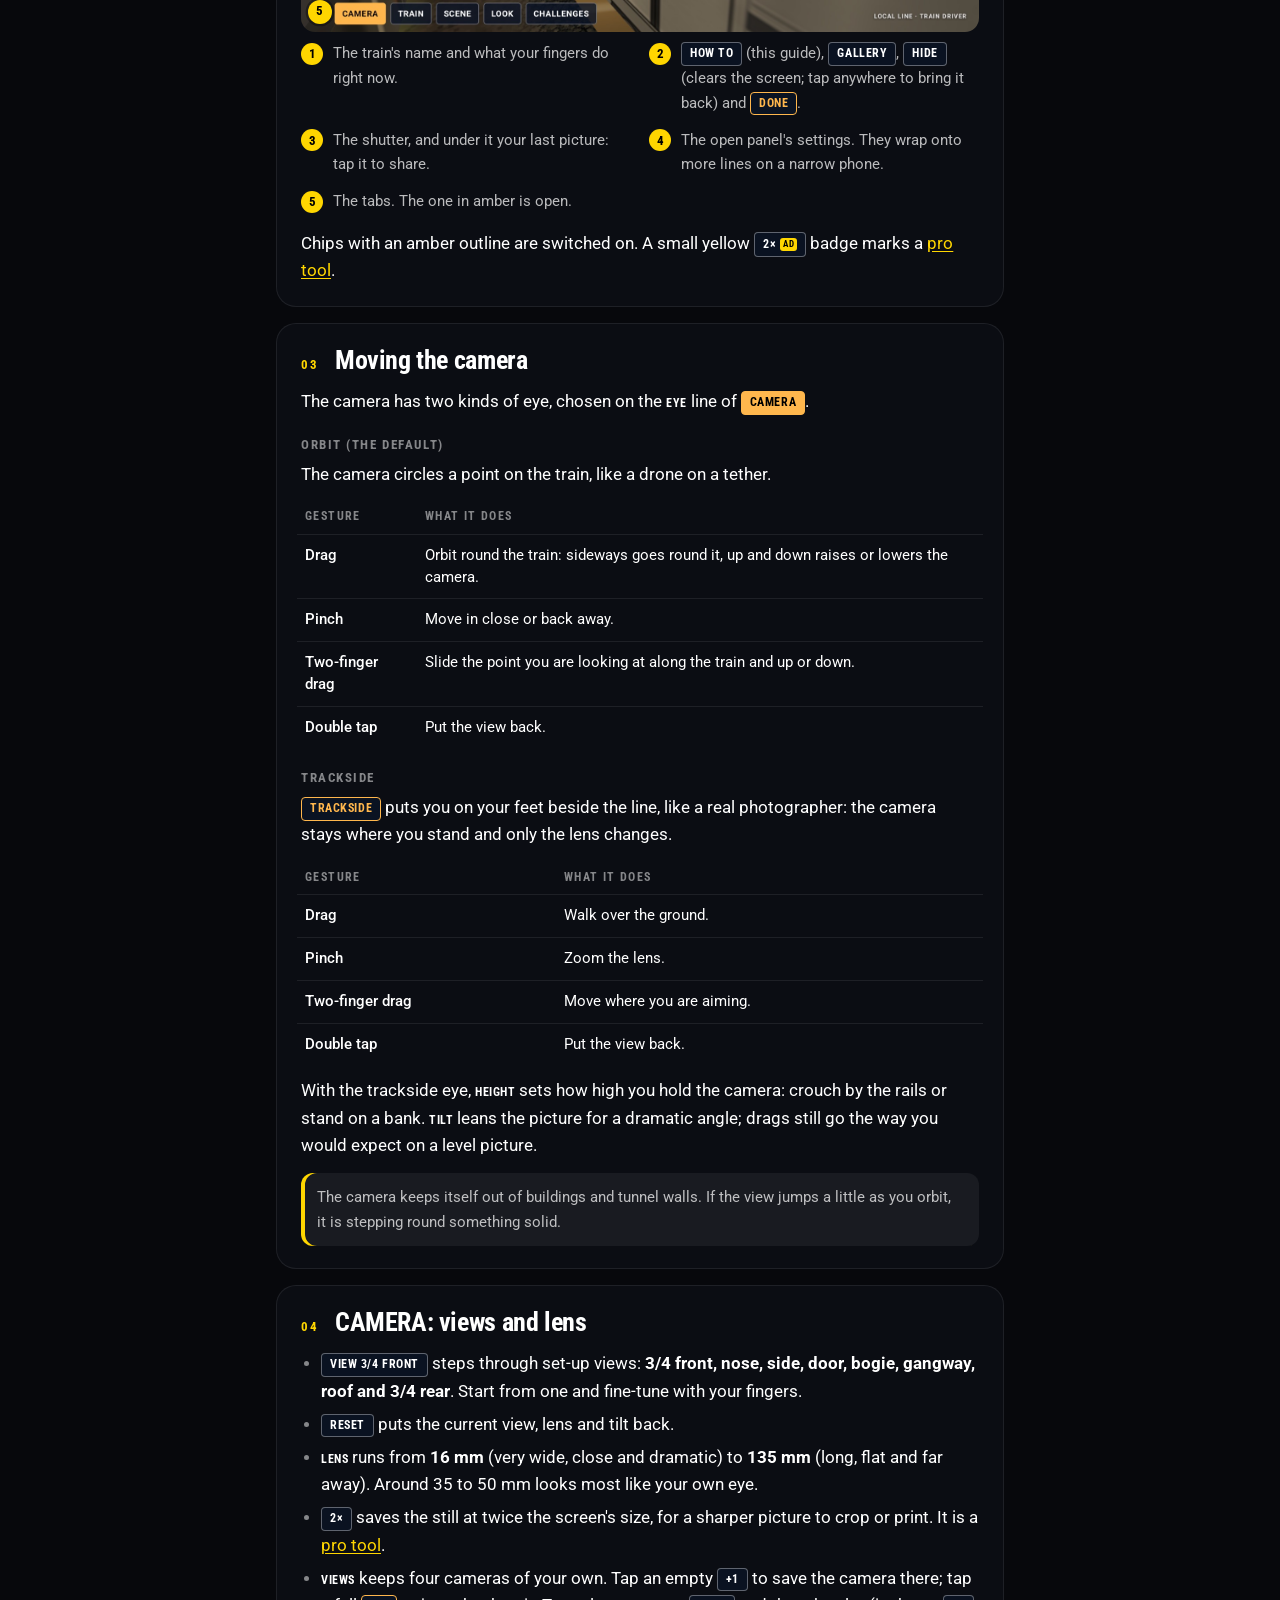
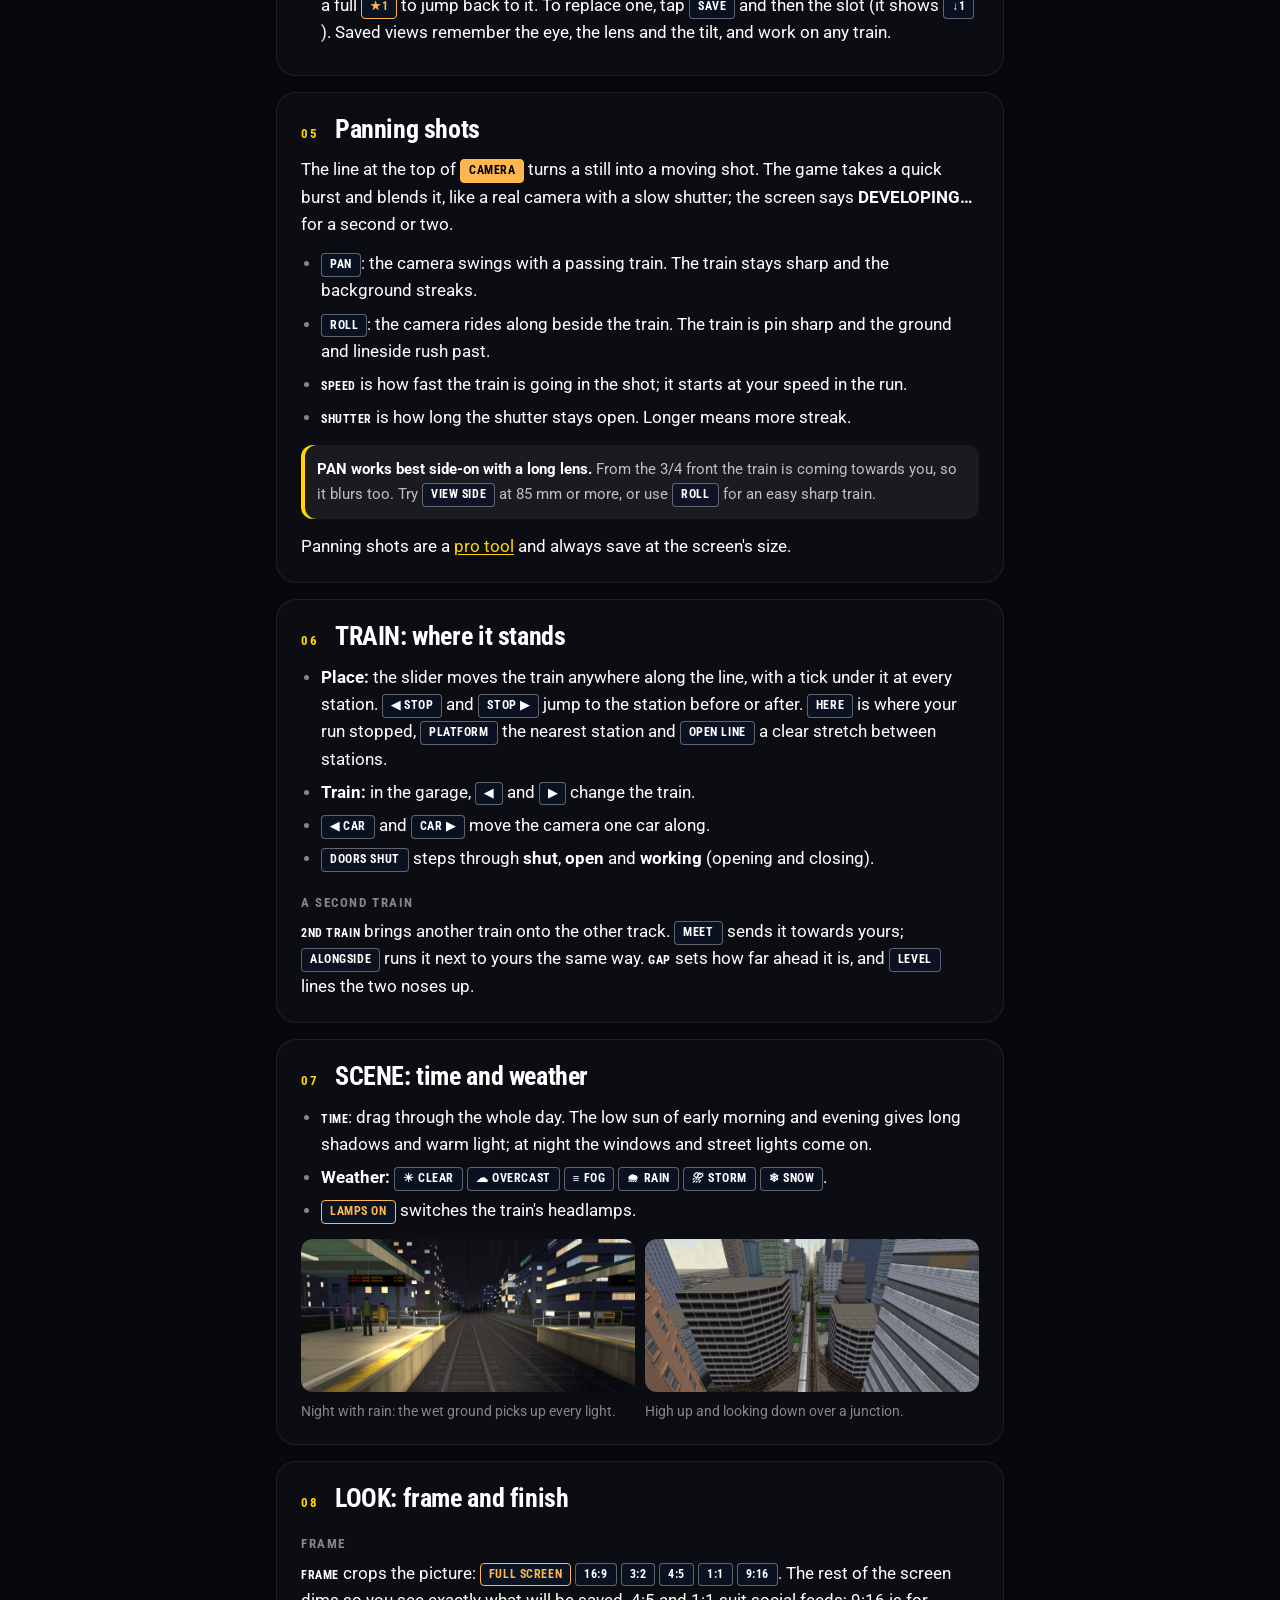
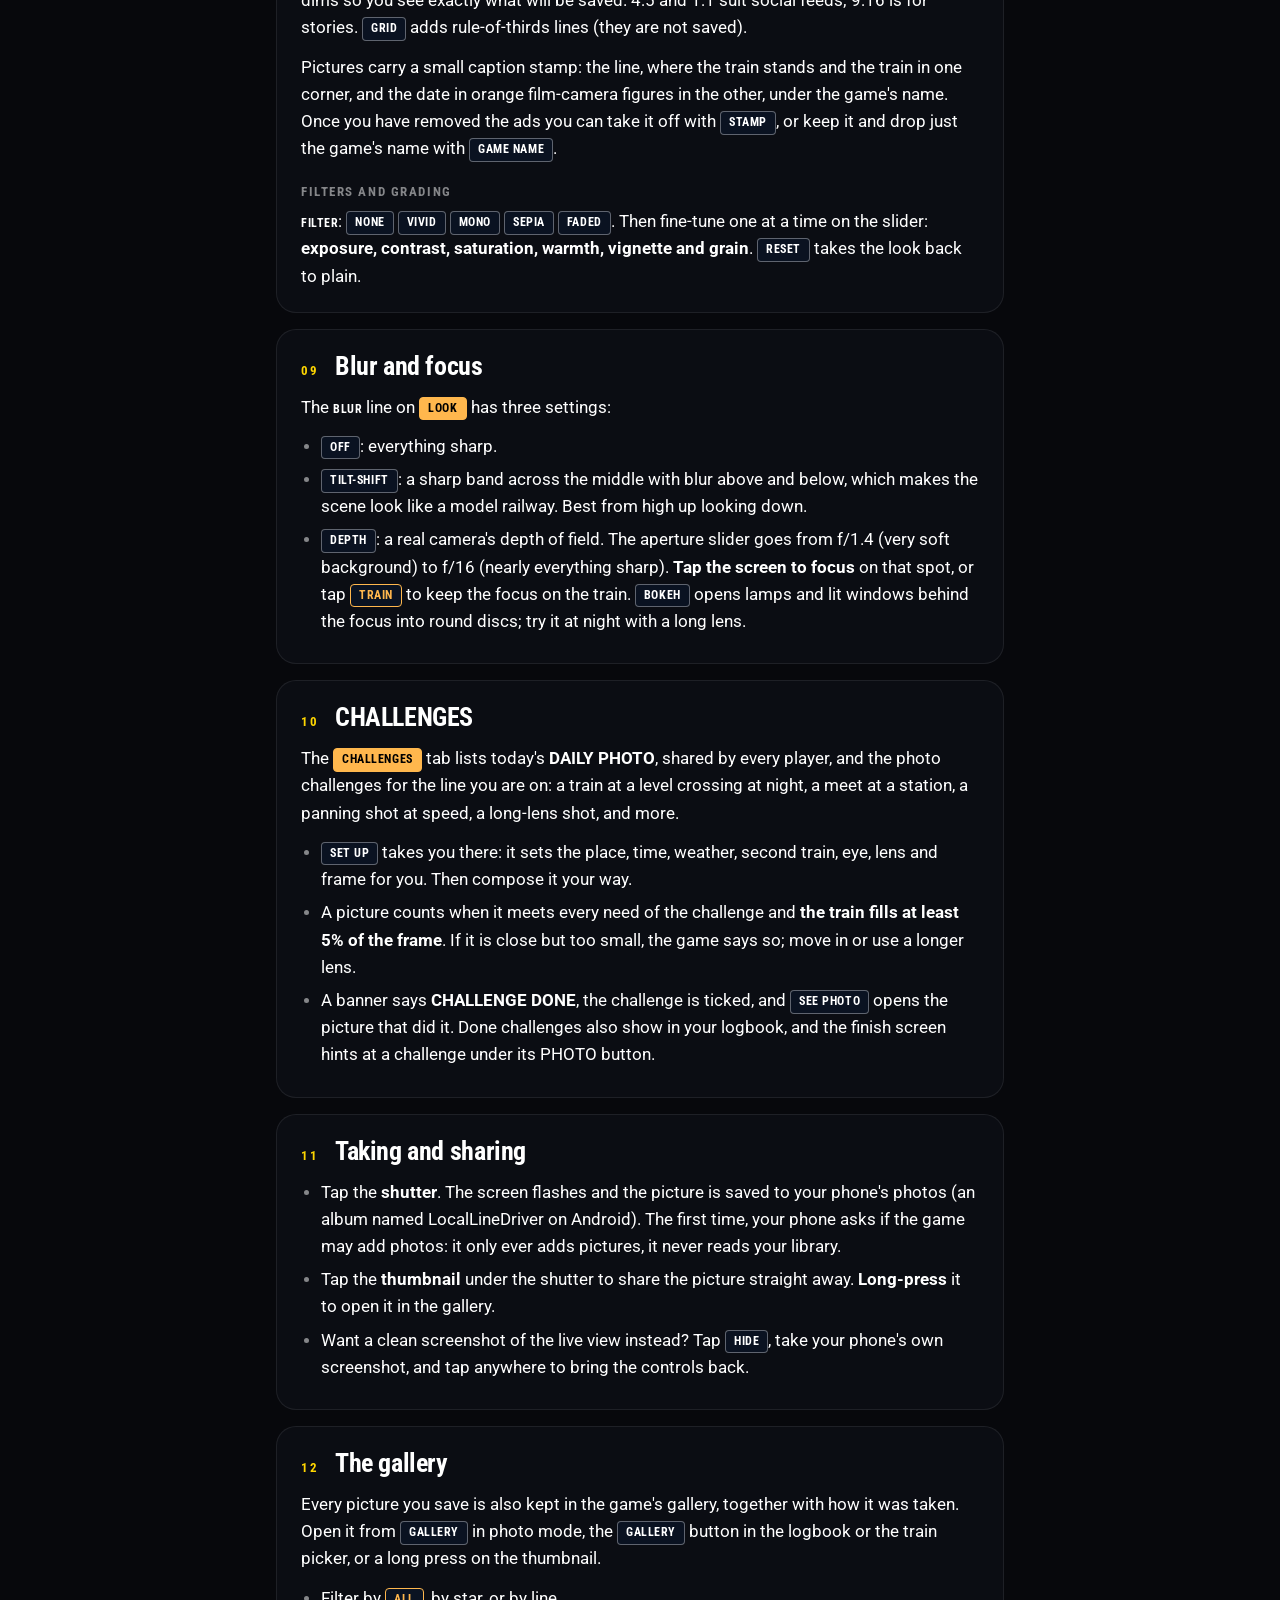
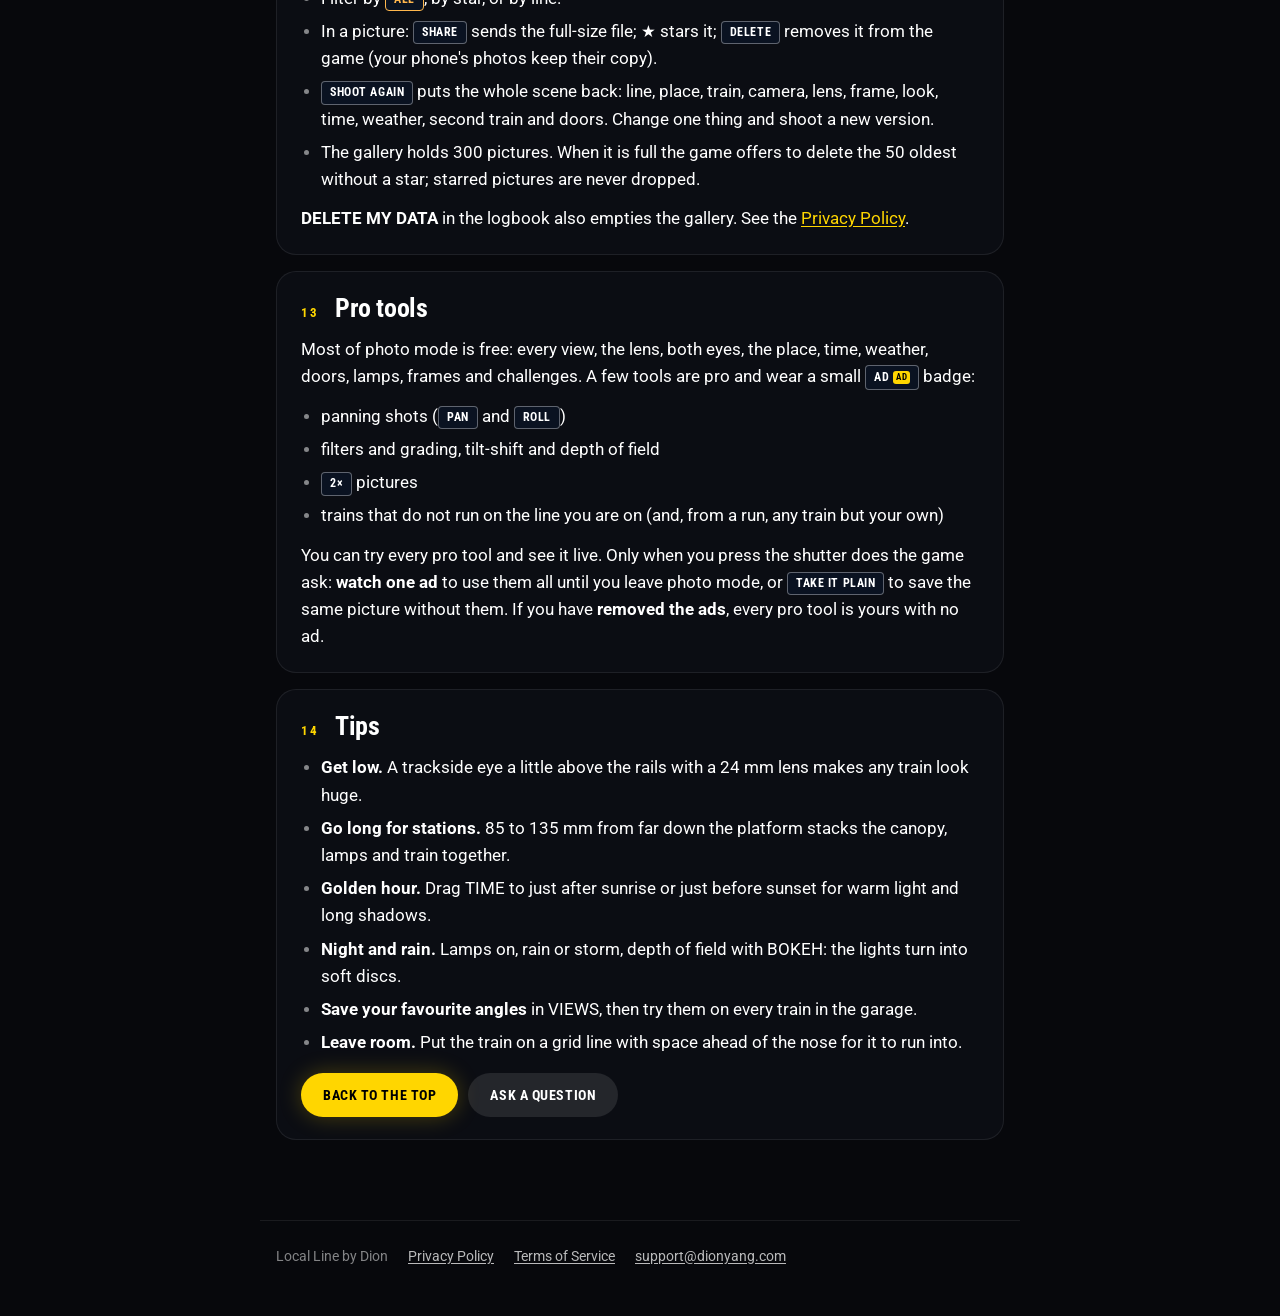
==== commit 49619cbf: "photo guide: real photo mode screenshot with numbered tags in the screen section Co-Authored-By: Cla" ====
--- a/photo-mode.html
+++ b/photo-mode.html
@@ -10,21 +10,9 @@
 <link href="https://fonts.googleapis.com/css2?family=Roboto+Condensed:wght@700&family=Roboto+Mono:wght@500&family=Roboto:wght@400;500;700&display=swap" rel="stylesheet">
 <link rel="stylesheet" href="site.css">
 <style>
-  /* The photo mode screen, drawn over a picture from the game: where everything sits. */
-  .screen { position: relative; aspect-ratio: 2712 / 1220; border-radius: 14px; overflow: hidden; background: #111 url(img/kaze.jpg) center / cover; container-type: inline-size; margin: 16px 0 6px; }
-  .screen .z { position: absolute; display: flex; gap: .6cqw; align-items: center; flex-wrap: wrap; }
-  .screen .chip { font-size: 1.35cqw; padding: .7cqw 1cqw; border-radius: .45cqw; }
-  .screen .tl { top: 2.2cqw; left: 5.6cqw; flex-direction: column; align-items: flex-start; gap: .4cqw; }
-  .screen .tl b { font: 700 1.6cqw/1 "Roboto Condensed", sans-serif; text-shadow: 0 1px 4px #000; }
-  .screen .tl span { font-size: 1.2cqw; color: rgba(255,255,255,.75); text-shadow: 0 1px 4px #000; }
-  .screen .tr { top: 2.2cqw; right: 2.4cqw; }
-  .screen .cr { right: 2.6cqw; top: 50%; transform: translateY(-50%); flex-direction: column; gap: 1cqw; }
-  .screen .shutter { width: 7cqw; height: 7cqw; border-radius: 50%; border: .5cqw solid #fff; background: rgba(255,255,255,.25); }
-  .screen .thumb { width: 6cqw; height: 3.6cqw; border-radius: .5cqw; border: .2cqw solid #fff; background: url(img/tower18.jpg) center / cover; }
-  .screen .bl { left: 5.6cqw; bottom: 2.2cqw; right: 14cqw; flex-direction: column; align-items: flex-start; gap: .8cqw; }
-  .screen .bl .row { display: flex; gap: .6cqw; align-items: center; flex-wrap: wrap; }
-  .screen .slider { width: 14cqw; height: .4cqw; border-radius: 1cqw; background: linear-gradient(90deg, var(--amber) 35%, rgba(255,255,255,.3) 35%); }
-  .screen .label { font-size: 1.35cqw; text-shadow: 0 1px 4px #000; }
+  /* The photo mode screen as captured on a phone, with numbered tags over it. */
+  .screen { position: relative; border-radius: 14px; overflow: hidden; container-type: inline-size; margin: 16px 0 6px; background: #111; }
+  .screen img { display: block; width: 100%; height: auto; }
   .tag { position: absolute; display: grid; place-items: center; width: 3.6cqw; height: 3.6cqw; border-radius: 50%; background: var(--go); color: #000; font: 700 1.9cqw/1 "Roboto Condensed", sans-serif; box-shadow: 0 0 0 .35cqw rgba(0,0,0,.35); }
   .key { list-style: none; padding: 0; display: grid; grid-template-columns: repeat(auto-fill, minmax(220px, 1fr)); gap: 4px 18px; }
   .key li { display: flex; gap: 10px; align-items: baseline; margin: 4px 0; font-size: 15px; color: var(--ink-soft); }
@@ -77,25 +65,18 @@
 
 <section class="sheet" id="screen">
   <h2><span class="n">02</span>The screen</h2>
-  <div class="screen" role="img" aria-label="The photo mode screen: title and hint top left, GALLERY, HIDE and DONE top right, the shutter on the right, the panels and tabs along the bottom.">
-    <div class="z tl"><b>PHOTO MODE · KAZE</b><span>Drag to orbit · pinch to zoom · two fingers to pan · double tap to reset</span></div>
-    <div class="z tr"><span class="chip">GALLERY</span><span class="chip">HIDE</span><span class="chip on">DONE</span></div>
-    <div class="z cr"><div class="shutter"></div><div class="thumb"></div></div>
-    <div class="z bl">
-      <div class="row"><span class="label">PANNING</span><span class="chip on">OFF</span><span class="chip">PAN</span><span class="chip">ROLL</span></div>
-      <div class="row"><span class="chip">VIEW 3/4 FRONT</span><span class="chip">RESET</span><span class="label">LENS 35 mm</span><span class="slider"></span><span class="chip">2×</span></div>
-      <div class="row"><span class="chip tab">CAMERA</span><span class="chip">TRAIN</span><span class="chip">SCENE</span><span class="chip">LOOK</span><span class="chip">CHALLENGES</span></div>
-    </div>
-    <span class="tag" style="left:1cqw;top:2cqw">1</span>
-    <span class="tag" style="right:22cqw;top:1.8cqw">2</span>
-    <span class="tag" style="right:12cqw;top:40cqw">3</span>
-    <span class="tag" style="left:1cqw;bottom:9cqw">4</span>
-    <span class="tag" style="left:1cqw;bottom:1.4cqw">5</span>
+  <div class="screen">
+    <img src="img/photo-screen.jpg" width="1600" height="720" alt="Photo mode on a phone: the title and hint top left, HOW TO, GALLERY, HIDE and DONE top right, the shutter and the last picture on the right, the CAMERA panel's settings and the tabs along the bottom left.">
+    <span class="tag" style="left:42%;top:4%">1</span>
+    <span class="tag" style="left:67.4%;top:3.4%">2</span>
+    <span class="tag" style="left:86.2%;top:31%">3</span>
+    <span class="tag" style="left:1%;top:54%">4</span>
+    <span class="tag" style="left:1%;top:89.5%">5</span>
   </div>
   <ul class="key">
     <li><b>1</b>The train's name and what your fingers do right now.</li>
-    <li><b>2</b><span><span class="chip">GALLERY</span>, <span class="chip">HIDE</span> (clears the screen; tap anywhere to bring it back) and <span class="chip on">DONE</span>.</span></li>
-    <li><b>3</b>The shutter, and under it your last picture.</li>
+    <li><b>2</b><span><span class="chip">HOW TO</span> (this guide), <span class="chip">GALLERY</span>, <span class="chip">HIDE</span> (clears the screen; tap anywhere to bring it back) and <span class="chip on">DONE</span>.</span></li>
+    <li><b>3</b>The shutter, and under it your last picture: tap it to share.</li>
     <li><b>4</b>The open panel's settings. They wrap onto more lines on a narrow phone.</li>
     <li><b>5</b>The tabs. The one in amber is open.</li>
   </ul>
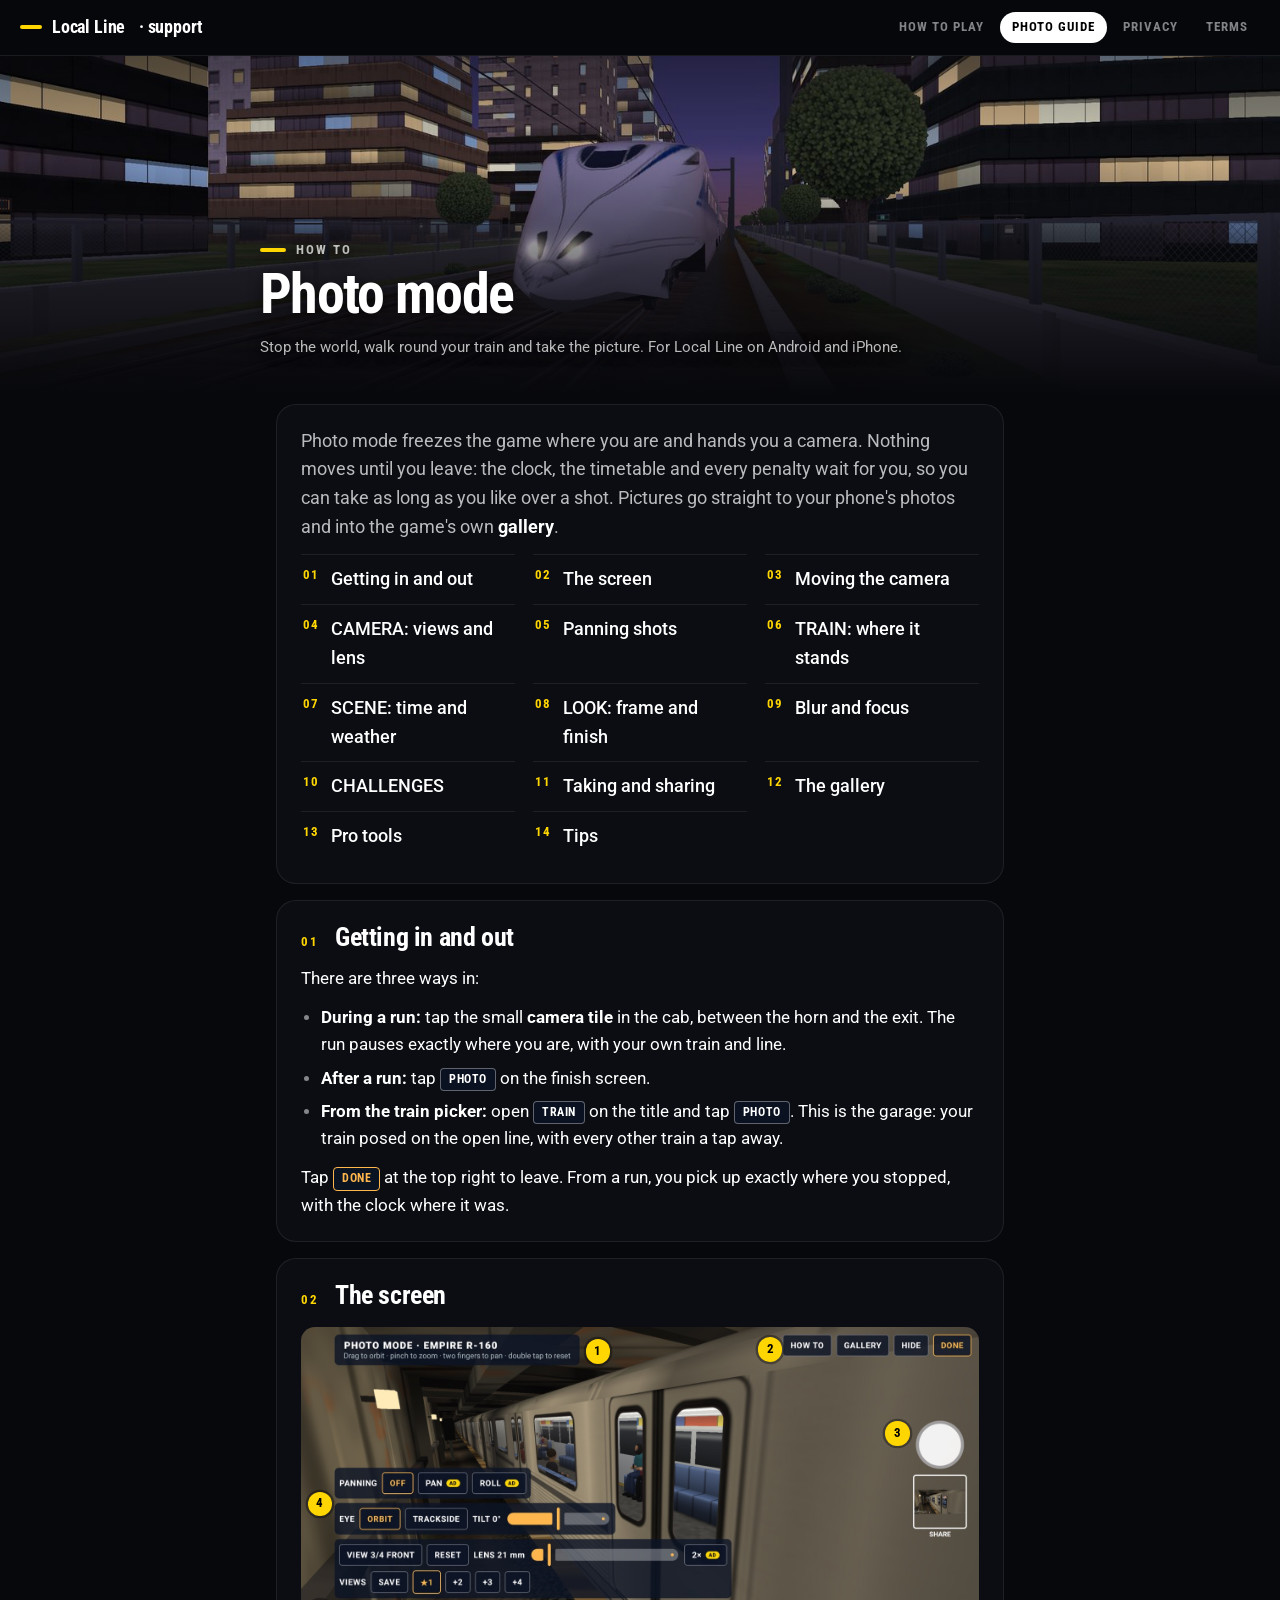
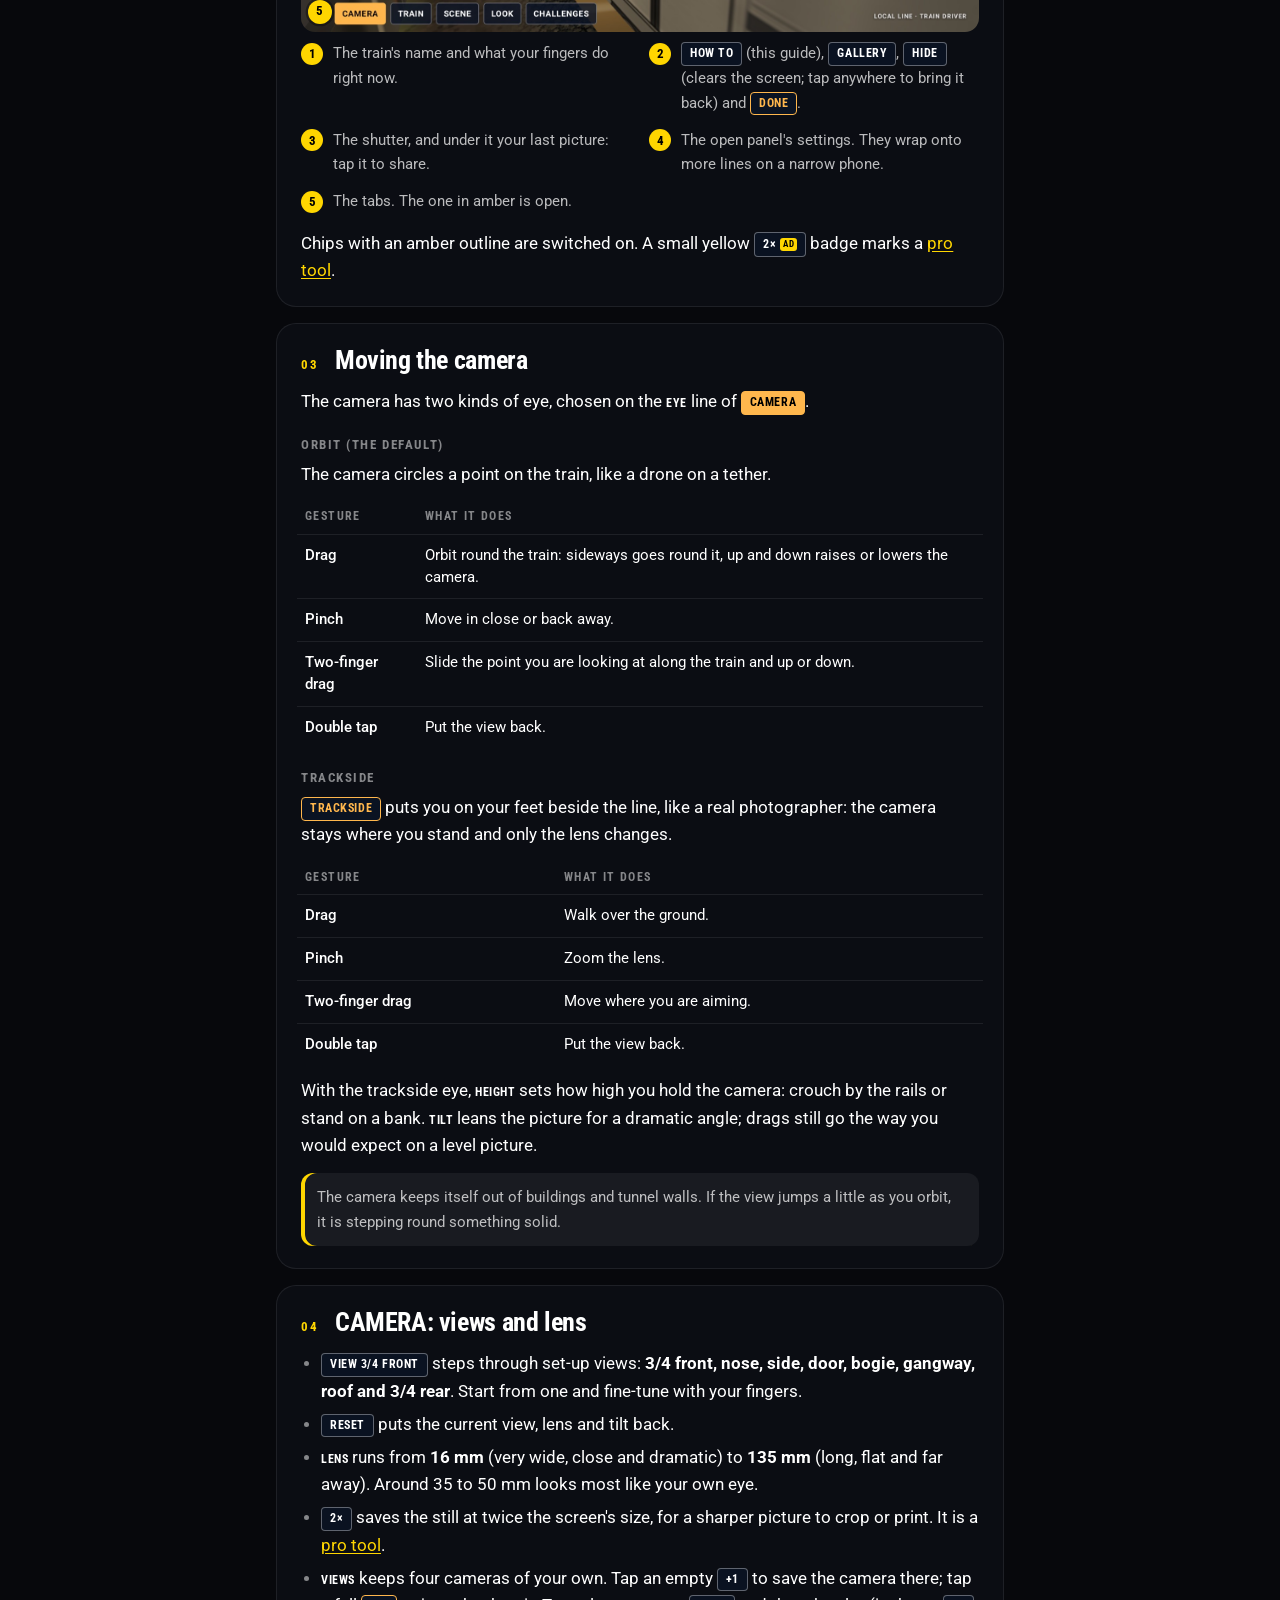
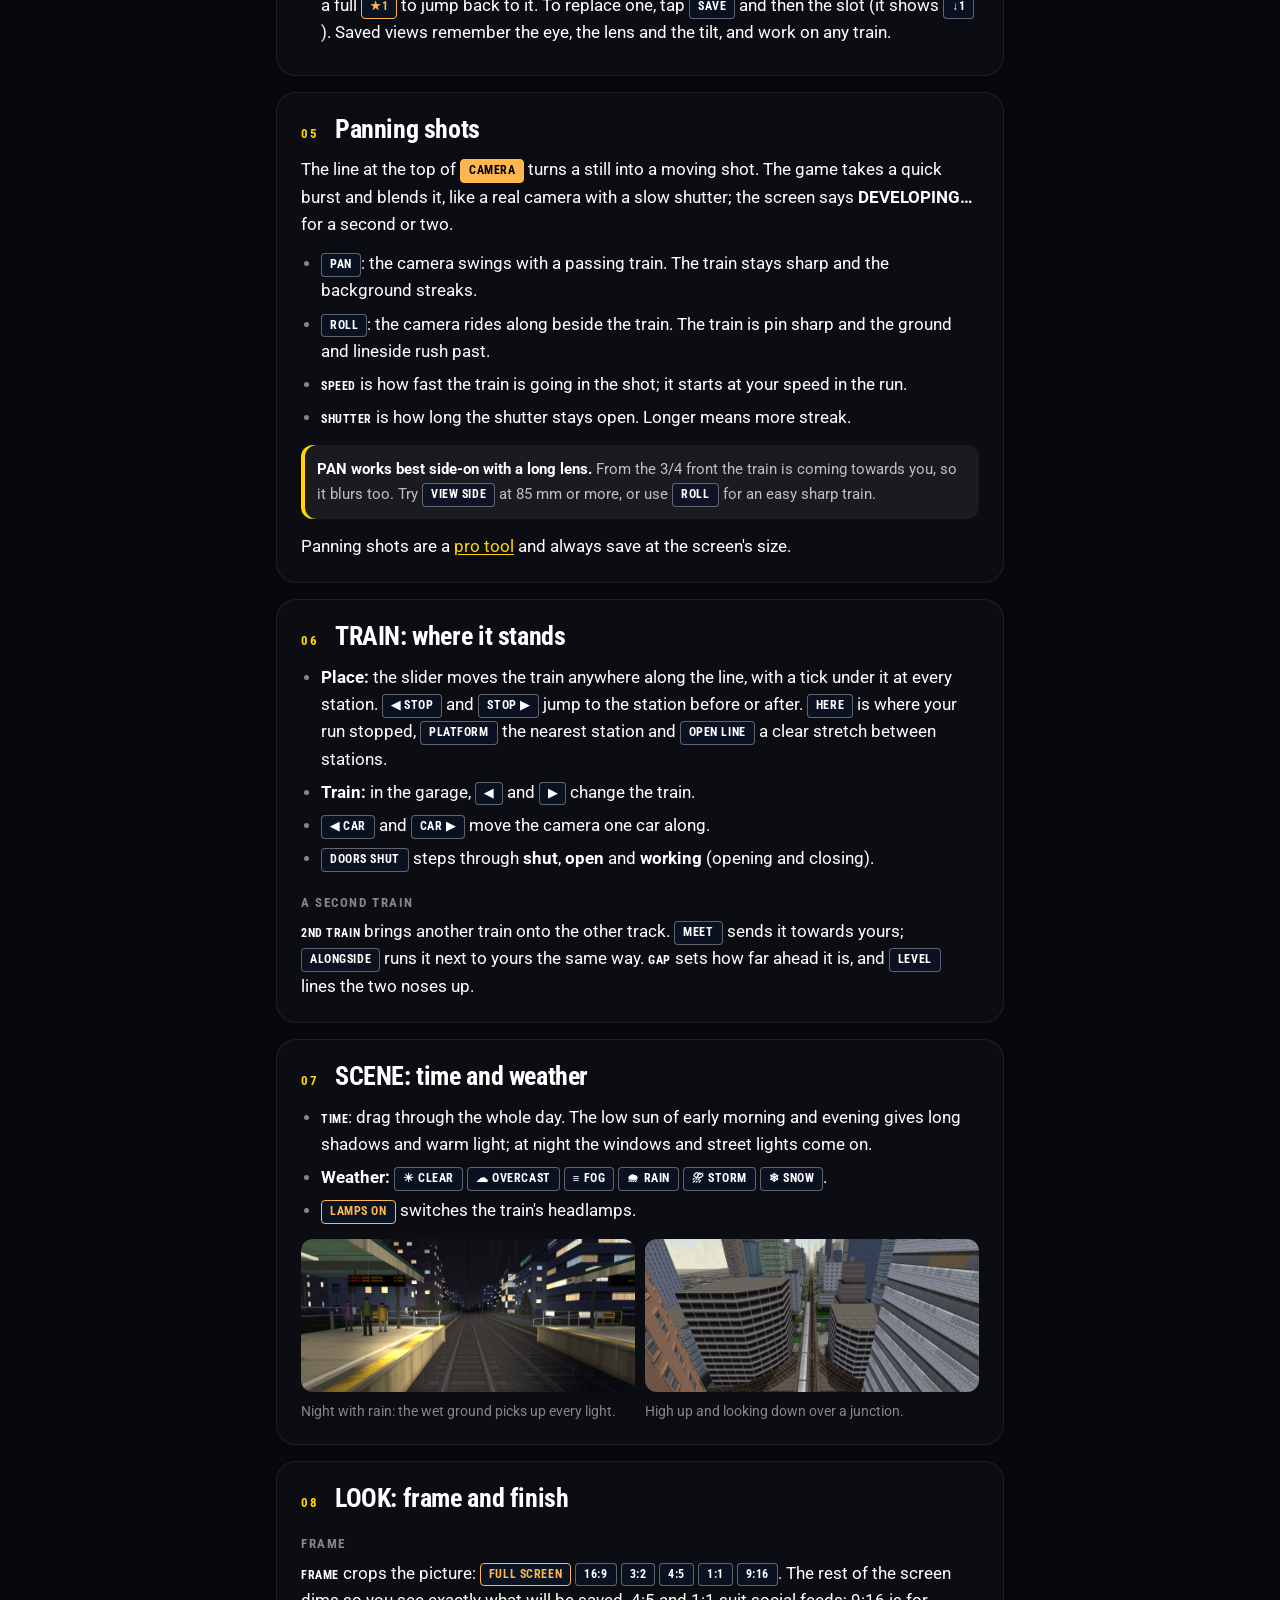
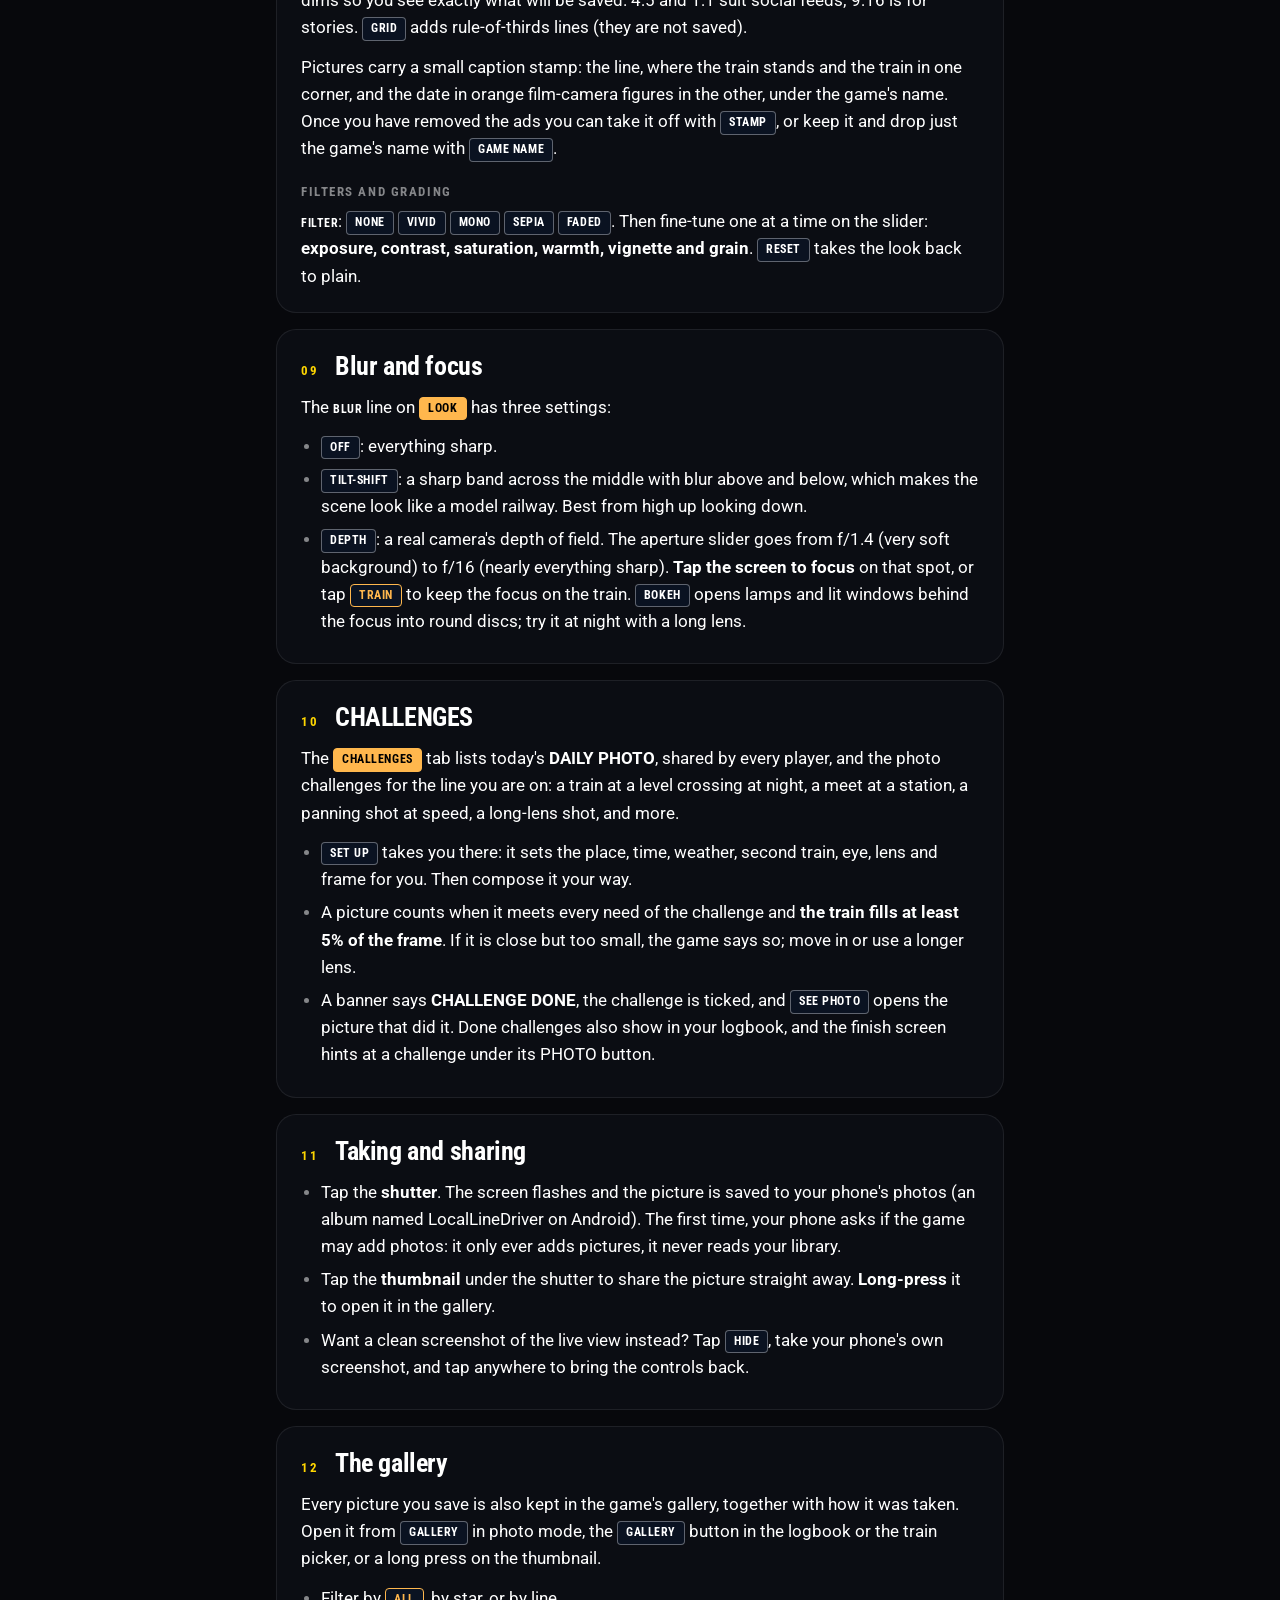
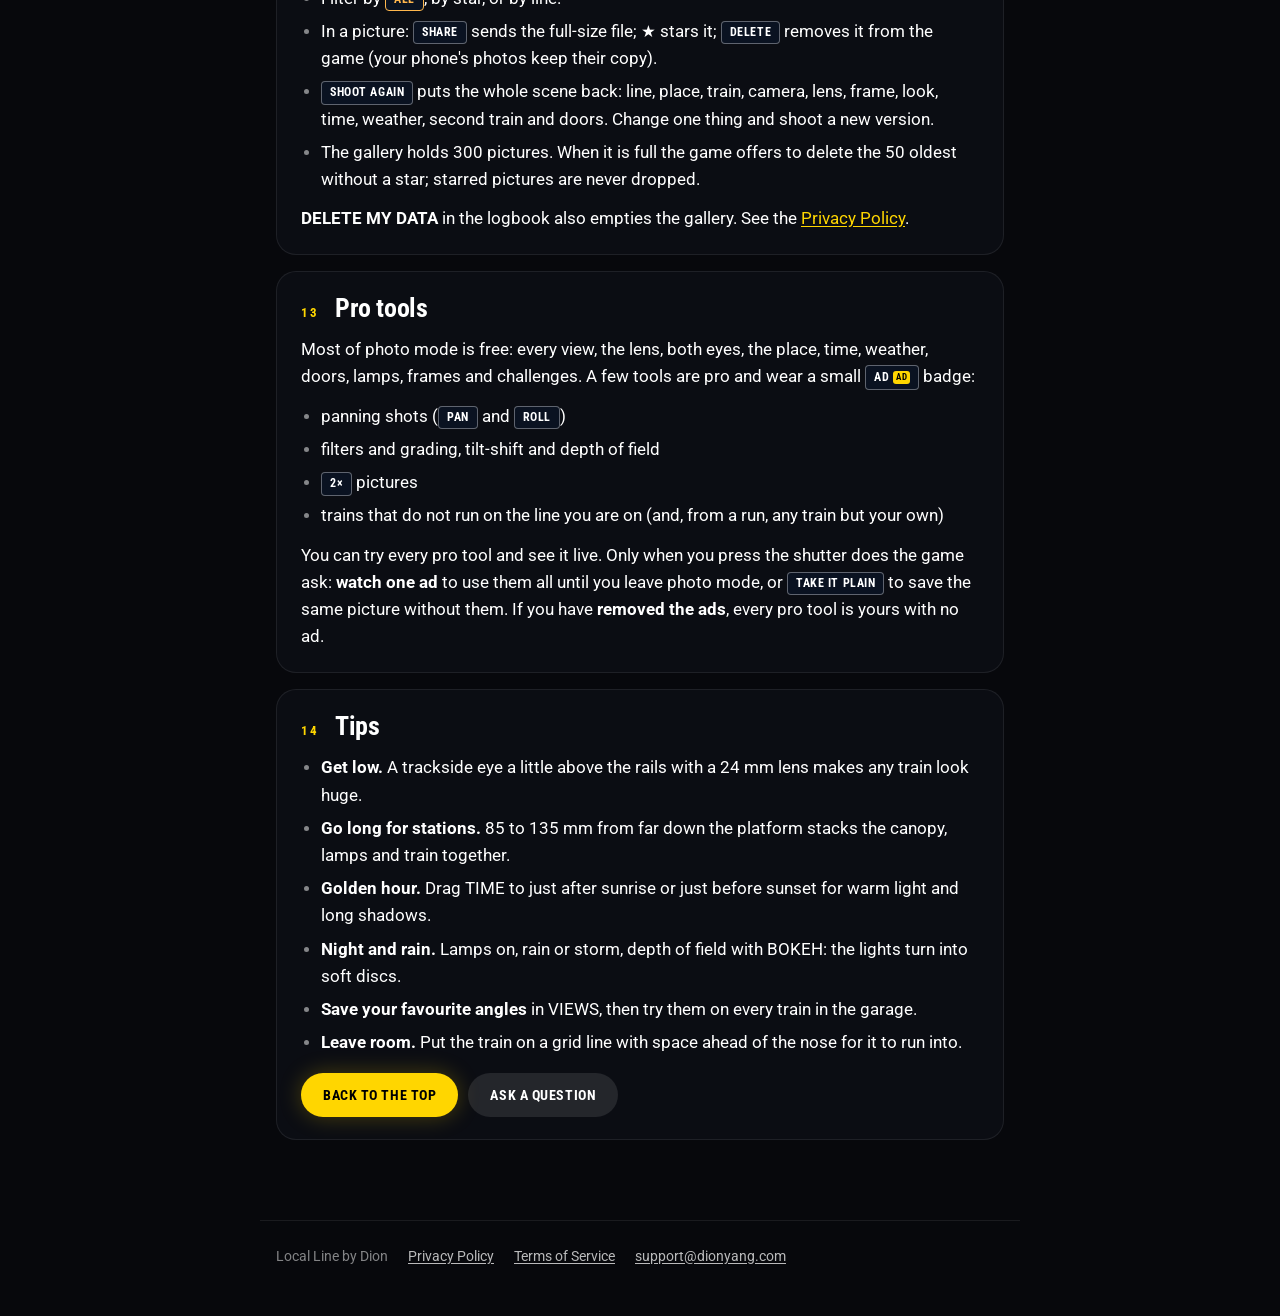
==== commit 0c4beda1: "home page, how to play guide and nav: index.html sells the game (app icon and title over the line, G" ====
--- a/photo-mode.html
+++ b/photo-mode.html
@@ -23,7 +23,7 @@
 </style>
 </head>
 <body>
-<header class="bar"><a class="mark" href="photo-mode.html"><i></i>Local Line<span>&nbsp;· support</span></a><nav><a href="photo-mode.html" aria-current="page">Photo guide</a><a href="privacy-policy.html">Privacy</a><a href="terms-of-service.html">Terms</a></nav></header>
+<header class="bar"><a class="mark" href="index.html"><i></i>Local Line<span>&nbsp;· support</span></a><nav><a href="how-to-play.html">How to play</a><a href="photo-mode.html" aria-current="page">Photo guide</a><a href="privacy-policy.html">Privacy</a><a href="terms-of-service.html">Terms</a></nav></header>
 
 <div class="hero" style="background-image:url(img/kaze.jpg)"><div>
   <div class="kick"><i></i>How to</div>
